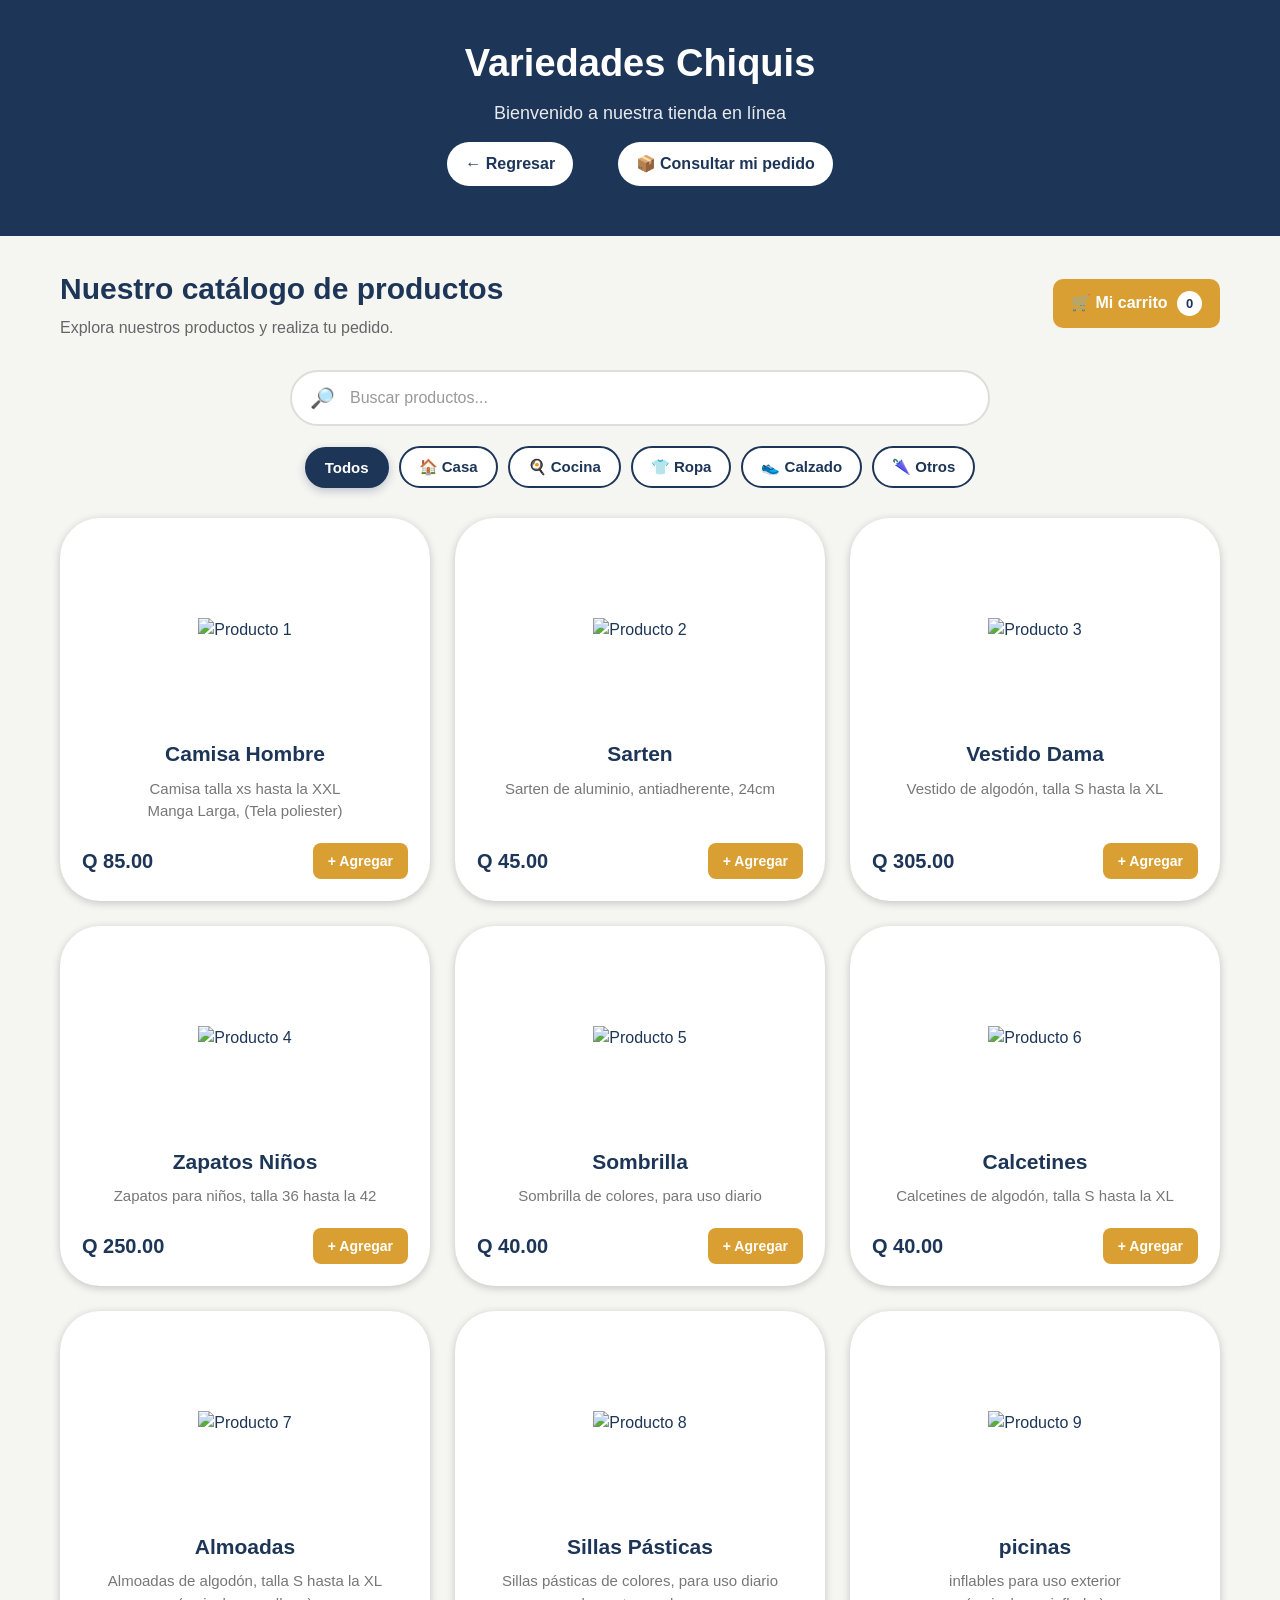
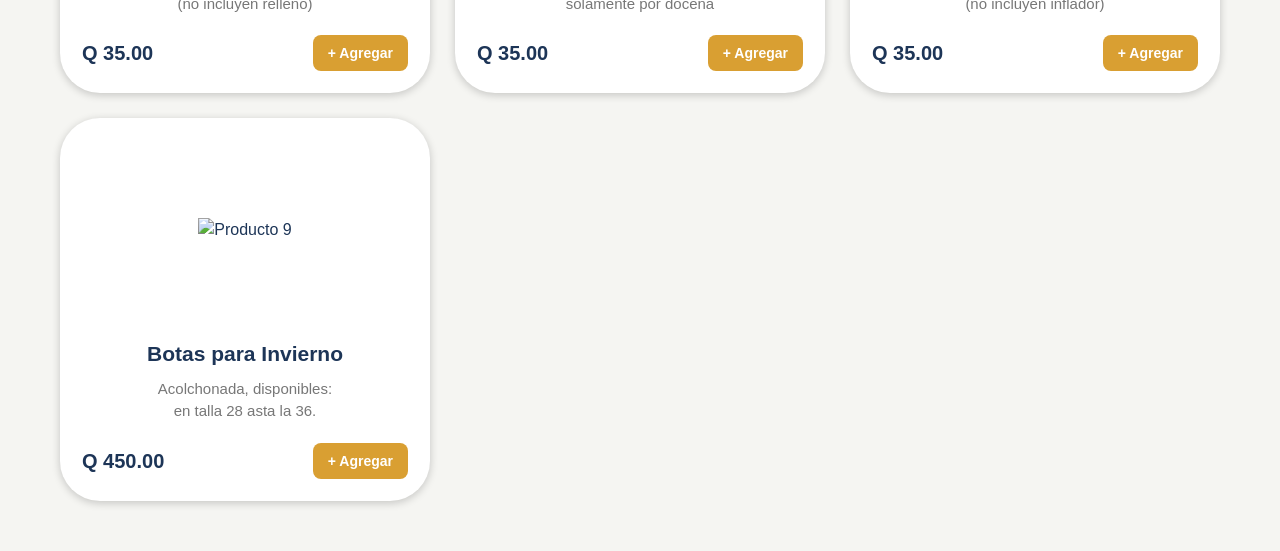
==== catalogo.html @ 0a834642 "Primer cambio" ====
<!DOCTYPE html>
<html lang="es">

<head>
    <meta charset="UTF-8">
    <meta name="viewport" content="width=device-width, initial-scale=1.0">

    <title>Variedades Chiquis | Catálogo</title>

    <link rel="stylesheet" href="catalogo.css">
</head>

<body>

    <!-- ENCABEZADO -->
    <header class="encabezado">
        <div class="encabezado-contenido">
            <h1>Variedades Chiquis</h1>
            <p>Bienvenido a nuestra tienda en línea</p>
        </div>
        <a href="index.html" class="btn-regresar">← Regresar</a>
        <a href="seguimiento.html" class="btn-regresar">📦 Consultar mi pedido</a>
    </header>


    <!-- CONTENIDO PRINCIPAL -->
    <main>

        <!-- CATÁLOGO -->
        <section class="catalogo-section">

            <div class="catalogo-header">

                <div>
                    <h2>Nuestro catálogo de productos</h2>
                    <p>Explora nuestros productos y realiza tu pedido.</p>
                </div>

                <button class="btn-carrito" type="button">
                    🛒 Mi carrito
                    <span id="contadorCarrito">0</span>
                </button>

            </div>

                <!-- BÚSQUEDA Y CATEGORÍAS -->
            <div class="filtros-catalogo">

                <!-- Barra de búsqueda -->
                <div class="busqueda-productos">
                    <span>🔎</span>

                    <input
                        type="search"
                        id="buscadorProductos"
                        placeholder="Buscar productos..."
                        autocomplete="off">
                </div>


                <!-- Botones de categorías -->
                <div class="categorias-productos">

                    <button
                        type="button"
                        class="btn-categoria activo"
                        data-categoria="todos">
                        Todos
                    </button>

                    <button
                        type="button"
                        class="btn-categoria"
                        data-categoria="casa">
                        🏠 Casa
                    </button>

                    <button
                        type="button"
                        class="btn-categoria"
                        data-categoria="cocina">
                        🍳 Cocina
                    </button>

                    <button
                        type="button"
                        class="btn-categoria"
                        data-categoria="ropa">
                        👕 Ropa
                    </button>

                    <button
                        type="button"
                        class="btn-categoria"
                        data-categoria="calzado">
                        👟 Calzado
                    </button>

                    <button
                        type="button"
                        class="btn-categoria"
                        data-categoria="otros">
                        🌂 Otros
                    </button>

                </div>

            </div>


            <!-- PRODUCTOS -->
            <div class="productos-grid" id="productosGrid">


                <!-- PRODUCTO 1 -->
                <article class="producto-card" data-categoria="ropa">

                    <div class="producto-imagen">
                        <img src="https://walmartgt.vtexassets.com/arquivos/ids/326801/Camisa-Caballero-Manga-Larga-1-28066.jpg?v=638052587722200000"
                             alt="Producto 1">
                    </div>

                    <div class="producto-info">
                        <h3>Camisa Hombre</h3>
                        <p>
                          Camisa talla xs hasta la XXL<br>
                          Manga Larga, (Tela poliester)
                        </p>
                        <div class="producto-footer">
                            <strong>Q 85.00</strong>
                            <button type="button"class="btn-agregar">+ Agregar
                            </button>
                        </div>
                    </div>

                </article>


                <!-- PRODUCTO 2 -->
                <article class="producto-card" data-categoria="cocina">

                    <div class="producto-imagen">
                        <img src="https://plazavea.vteximg.com.br/arquivos/ids/404329-418-418/20134696.jpg"
                             alt="Producto 2">
                    </div>

                    <div class="producto-info">

                        <h3>Sarten</h3>

                        <p>
                            Sarten de aluminio, antiadherente, 24cm
                        </p>

                        <div class="producto-footer">

                            <strong>Q 45.00</strong>

                            <button type="button"
                                    class="btn-agregar">
                                + Agregar
                            </button>

                        </div>

                    </div>

                </article>


                <!-- PRODUCTO 3 -->
                <article class="producto-card" data-categoria="ropa">

                    <div class="producto-imagen">
                        <img src="https://png.pngtree.com/png-clipart/20250522/original/pngtree-elegant-blue-evening-gown-with-a-sweetheart-neckline-fitted-bodice-and-png-image_21056297.png" alt="Producto 3"></div>

                    <div class="producto-info">

                        <h3>Vestido Dama</h3>

                        <p>Vestido de algodón, talla S hasta la XL</p>
                            <div class="producto-footer">
                            <strong>Q 305.00</strong>
                            <button type="button" class="btn-agregar">+ Agregar</button>
                        </div>
                    </div> 
                </article>

                <!-- PRODUCTO 4 -->
                <article class="producto-card" data-categoria="calzado">
                    <div class="producto-imagen">
                        <img src="https://encrypted-tbn0.gstatic.com/images?q=tbn:ANd9GcS4R3vuKtZ8X2h-15iCNOMTAn8oUa9GsthftP5eKT86xDCBSFxMy3vBT6s&s=10" alt="Producto 4"></div>

                    <div class="producto-info">
                        <h3>Zapatos Niños</h3>
                        <p>Zapatos para niños, talla 36 hasta la 42</p>
                            <div class="producto-footer">
                            <strong>Q 250.00</strong>
                            <button type="button" class="btn-agregar">+ Agregar</button>
                        </div>
                    </div>
                </article>

                <!-- PRODUCTO 5 -->
                <article class="producto-card" data-categoria="otros">
                    <div class="producto-imagen">
                        <img src="https://www.ajumbo.com/web/image/product.template/91667/image_1024?unique=3cc4afd" alt="Producto 5"></div>

                    <div class="producto-info">
                        <h3>Sombrilla</h3>
                        <p>Sombrilla de colores, para uso diario</p>
                            <div class="producto-footer">
                            <strong>Q 40.00</strong>
                            <button type="button" class="btn-agregar">+ Agregar</button>
                        </div>
                    </div>
                </article>

                <!-- PRODUCTO 6 -->
                <article class="producto-card" data-categoria="ropa">
                    <div class="producto-imagen">
                        <img src="https://par2.gt/cdn/shop/files/30077740_1200x.jpg?v=1754030383" alt="Producto 6"></div>

                    <div class="producto-info">
                        <h3>Calcetines</h3>
                        <p>Calcetines de algodón, talla S hasta la XL</p>
                            <div class="producto-footer">
                            <strong>Q 40.00</strong>
                            <button type="button" class="btn-agregar">+ Agregar</button>
                        </div>
                    </div>
                </article>

                <!-- PRODUCTO 7 -->
                <article class="producto-card" data-categoria="casa">
                    <div class="producto-imagen">
                        <img src="https://amsagt.com/wp-content/uploads/2022/01/1800.jpg" alt="Producto 7"></div>

                    <div class="producto-info">
                        <h3>Almoadas</h3>
                        <p>Almoadas de algodón, talla S hasta la XL<br>
                            (no incluyen relleno)</p>
                            <div class="producto-footer">
                            <strong>Q 35.00</strong>
                            <button type="button" class="btn-agregar">+ Agregar</button>
                        </div>
                    </div>
                </article>


                <!-- PRODUCTO 8 -->
                <article class="producto-card" data-categoria="casa">
                    <div class="producto-imagen">
                        <img src="https://encrypted-tbn0.gstatic.com/images?q=tbn:ANd9GcQY0FDc_hLb1wPRDjoX0tJS_moXvQBal5377YYObT5SqrUpOeIv_FWKj5U&s=10" alt="Producto 8"></div>

                    <div class="producto-info">
                        <h3>Sillas Pásticas</h3>
                        <p>Sillas pásticas de colores, para uso diario<br>
                            solamente por docena</p>
                            <div class="producto-footer">
                            <strong>Q 35.00</strong>
                            <button type="button" class="btn-agregar">+ Agregar</button>
                        </div>
                    </div>
                </article>

                 <!-- PRODUCTO 9 -->
                <article class="producto-card" data-categoria="otros">
                    <div class="producto-imagen">
                        <img src="https://walmartgt.vtexassets.com/arquivos/ids/335618-800-450?v=638088430440800000&width=800&height=450&aspect=true" alt="Producto 9"></div>

                    <div class="producto-info">
                        <h3>picinas</h3>
                        <p>inflables para uso exterior<br>
                        (no incluyen inflador)</p>
                            <div class="producto-footer">
                            <strong>Q 35.00</strong>
                            <button type="button" class="btn-agregar">+ Agregar</button>
                        </div>
                    </div>
                </article>

                <!---producto 10-->
                <article class="producto-card" data-categoria="calzado">
                    <div class="producto-imagen">
                        <img src="https://img.pacifiko.com/PROD/resize/1/250x250/B0CG9Q9DJC.jpg" alt="Producto 9"></div>

                    <div class="producto-info">
                        <h3>Botas para Invierno</h3>
                        <p>Acolchonada, disponibles:<br>
                         en talla 28 asta la 36.</p>
                            <div class="producto-footer">
                            <strong>Q 450.00</strong>
                            <button type="button" class="btn-agregar">+ Agregar</button>
                        </div>
                    </div>
                </article>
            </div>

        </section>



            <!-- Ventana del carrito -->
            <div id="ventanaCarrito" class="ventana-carrito">
                <div class="carrito-contenido">

                    <button type="button" id="cerrarCarrito" class="cerrar-carrito">
                        ✕
                    </button>

                    <h2>Mi carrito de compras</h2>

                    <div id="listaCarrito">
                        <p>Tu carrito está vacío.</p>
                    </div>

                    <h3>
                        Total: <span id="totalCarrito">Q0.00</span>
                    </h3>

                    <button type="button" id="continuarPedido" class="btn-continuar">
                        Continuar con el pedido
                    </button>

                </div>
            </div>



        <!-- DATOS DEL CLIENTE -->
        <div id="ventanaDatosCliente" class="ventana-datos-cliente">
        <div class="datos-cliente-contenido">
            <button type="button" id="cerrarDatosCliente" class="cerrar-datos">
            ✕
        </button>

            <h2>Datos para realizar mi pedido</h2>

            <form id="formularioPedido">


                <!-- NOMBRE -->
                <div class="campo-cliente">

                    <label for="nombreCliente">
                        Nombre completo:
                    </label>

                    <input
                        type="text"
                        id="nombreCliente"
                        placeholder="Ingresa tu nombre"
                        required>

                </div>


                <!-- TELÉFONO -->
                <div class="campo-cliente">

                    <label for="telefonoCliente">
                        Teléfono:
                    </label>

                    <input
                        type="tel"
                        id="telefonoCliente"
                        placeholder="Ingresa tu teléfono"
                        required>

                </div>


                <!-- DIRECCIÓN -->
                <div class="campo-cliente">

                    <label for="direccionCliente">
                        Dirección de entrega:
                    </label>

                    <textarea
                        id="direccionCliente"
                        placeholder="Ingresa tu dirección"
                        required></textarea>

                </div>


                <!-- OBSERVACIONES -->
                <div class="campo-cliente">

                    <label for="observacionesCliente">
                        Observaciones:
                    </label>

                    <textarea
                        id="observacionesCliente"
                        placeholder="Información adicional (opcional)"></textarea>

                </div>


                <!-- BOTÓN -->
                <button
                    type="submit"
                    class="btn-realizar-pedido">

                    Realizar pedido

                </button>

            </form>

           </div>
            </div>

    </main>


    <!-- JAVASCRIPT -->
    <script src="catalogo.js"></script>

</body>

</html>
---- catalogo.css ----
/* =====================================================
   CONFIGURACIÓN GENERAL
===================================================== */

* {
    box-sizing: border-box;
    margin: 0;
    padding: 0;
}

body {
    font-family: Arial, Helvetica, sans-serif;
    background-color: #f5f5f2;
    color: #1d3557;
    line-height: 1.5;
}


/* =====================================================
   ENCABEZADO
===================================================== */

.encabezado {
    background-color: #1d3557;
    color: white;
    padding: 35px 20px;
    text-align: center;
}

.encabezado h1 {
    font-size: 38px;
    margin-bottom: 8px;
}

.encabezado p {
    font-size: 18px;
    opacity: 0.9;
}


/* =====================================================
   CONTENIDO PRINCIPAL
===================================================== */

main {
    width: 100%;
    max-width: 1200px;
    margin: 0 auto;
    padding: 30px 20px 50px;
}


/* =====================================================
   SECCIÓN DEL CATÁLOGO
===================================================== */

.catalogo-section {
    width: 100%;
}

.catalogo-header {
    display: flex;
    justify-content: space-between;
    align-items: center;
    gap: 20px;
    margin-bottom: 30px;
}

.catalogo-header h2 {
    font-size: 30px;
    color: #1d3557;
    margin-bottom: 5px;
}

.catalogo-header p {
    color: #666;
    font-size: 16px;
}


/* =====================================================
   BOTÓN CARRITO
===================================================== */

.btn-carrito {
    background-color: #d99f32;
    color: white;
    border: none;
    padding: 12px 18px;
    border-radius: 10px;
    font-size: 16px;
    font-weight: bold;
    cursor: pointer;
    transition: 0.3s;
}

.btn-carrito:hover {
    background-color: #bd8624;
    transform: translateY(-2px);
}

#contadorCarrito {
    display: inline-flex;
    justify-content: center;
    align-items: center;

    min-width: 25px;
    height: 25px;

    margin-left: 5px;

    background-color: white;
    color: #1d3557;

    border-radius: 50%;

    font-size: 13px;
}


/* =====================================================
   GRID DE PRODUCTOS
===================================================== */

.productos-grid {
    display: grid;

    grid-template-columns: repeat(3, 1fr);

    gap: 25px;

    width: 100%;
}


/* =====================================================
   TARJETAS DE PRODUCTOS
===================================================== */

.producto-card {
    background-color: white;

    padding: 20px;

    text-align: center;

    border-radius: 40px;

    box-shadow: 0 2px 8px rgba(0, 0, 0, 0.2);

    overflow: hidden;

    display: flex;
    flex-direction: column;

    transition: 0.3s;

    border: 2px solid transparent;
}


/* EFECTO HOVER */

.producto-card:hover {
    border: 2px solid #1d3557;

    transform: translateY(-8px);

    box-shadow: 0 8px 18px rgba(0, 0, 0, 0.3);
}


/* =====================================================
   IMAGEN DEL PRODUCTO
===================================================== */

.producto-imagen {
    width: 100%;
    height: 180px;

    display: flex;

    justify-content: center;
    align-items: center;

    background-color: white;

    overflow: hidden;

    border-radius: 40px;
}


.producto-imagen img {
    max-width: 100%;
    max-height: 100%;

    width: auto;
    height: auto;

    object-fit: contain;

    transition: 0.3s;
}


/* EFECTO SOBRE LA IMAGEN */

.producto-card:hover .producto-imagen img {
    transform: scale(1.04);
}


/* =====================================================
   INFORMACIÓN DEL PRODUCTO
===================================================== */

.producto-info {
    display: flex;
    flex-direction: column;

    flex: 1;

    padding-top: 18px;
}


.producto-info h3 {
    color: #1d3557;

    font-size: 21px;

    margin-bottom: 8px;
}


.producto-info p {
    color: #777;

    font-size: 15px;

    margin-bottom: 20px;
}


/* =====================================================
   PRECIO Y BOTÓN
===================================================== */

.producto-footer {
    margin-top: auto;

    display: flex;

    justify-content: space-between;

    align-items: center;

    gap: 10px;
}


.producto-footer strong {
    color: #1d3557;

    font-size: 20px;
}


/* BOTÓN AGREGAR */

.btn-agregar {
    background-color: #d99f32;

    color: white;

    border: none;

    padding: 10px 15px;

    border-radius: 8px;

    font-size: 14px;

    font-weight: bold;

    cursor: pointer;

    transition: 0.3s;
}


.btn-agregar:hover {
    background-color: #bd8624;

    transform: translateY(-2px);
}


/* =====================================================
   CARRITO
===================================================== */

.carrito-seccion {
    background-color: white;

    padding: 25px;

    margin: 40px auto 30px;

    max-width: 800px;

    border-radius: 25px;

    box-shadow: 0 3px 10px rgba(0, 0, 0, 0.1);
}


.carrito-seccion h2 {
    color: #1d3557;

    text-align: center;

    font-size: 27px;

    margin-bottom: 20px;
}


.carrito-seccion h3 {
    text-align: right;

    margin-top: 20px;

    font-size: 20px;

    color: #1d3557;
}


#totalCarrito {
    color: #198754;
}


/* =====================================================
   PRODUCTOS DEL CARRITO
===================================================== */

.carrito-producto {
    border-bottom: 1px solid #dddddd;

    padding: 15px 0;
}


.carrito-producto:last-child {
    border-bottom: none;
}


.carrito-producto p {
    margin: 8px 0;

    color: #555;
}


.carrito-producto p strong {
    color: #1d3557;

    font-size: 17px;
}


/* =====================================================
   CONTROLES DE CANTIDAD
===================================================== */

.cantidad-controles {
    display: flex;

    align-items: center;

    gap: 12px;

    margin: 10px 0;
}


.btn-cantidad {
    background-color: #e9ecef;

    color: #1d3557;

    border: none;

    padding: 7px 13px;

    border-radius: 5px;

    cursor: pointer;

    font-weight: bold;

    font-size: 16px;

    transition: 0.2s;
}


.btn-cantidad:hover {
    background-color: #ced4da;

    transform: scale(1.05);
}


/* =====================================================
   BOTÓN ELIMINAR
===================================================== */

.btn-eliminar {
    background-color: #dc3545;

    color: white;

    border: none;

    padding: 8px 14px;

    border-radius: 5px;

    cursor: pointer;

    transition: 0.2s;
}


.btn-eliminar:hover {
    background-color: #bb2d3b;
}


/* =====================================================
   FORMULARIO DEL CLIENTE
===================================================== */

.datos-cliente {
    background-color: white;

    padding: 30px;

    margin: 30px auto;

    max-width: 800px;

    border-radius: 25px;

    box-shadow: 0 3px 10px rgba(0, 0, 0, 0.1);
    
}


.datos-cliente h2 {
    text-align: center;

    margin-bottom: 25px;

    color: #1d3557;

    font-size: 27px;
}


/* =====================================================
   CAMPOS DEL FORMULARIO
===================================================== */

.campo-cliente {
    display: flex;

    flex-direction: column;

    margin-bottom: 20px;
}


.campo-cliente label {
    margin-bottom: 8px;

    font-weight: bold;

    color: #333;
}


.campo-cliente input,
.campo-cliente textarea {
    padding: 12px;

    border: 1px solid #cccccc;

    border-radius: 8px;

    font-size: 15px;

    width: 100%;

    box-sizing: border-box;

    font-family: Arial, Helvetica, sans-serif;

    transition: 0.2s;
}


.campo-cliente textarea {
    min-height: 100px;

    resize: vertical;
}


/* CUANDO EL CAMPO ESTÁ SELECCIONADO */

.campo-cliente input:focus,
.campo-cliente textarea:focus {
    outline: none;

    border-color: #1d3557;

    box-shadow: 0 0 0 3px rgba(29, 53, 87, 0.1);
}


/* =====================================================
   BOTÓN REALIZAR PEDIDO
===================================================== */

.btn-realizar-pedido {
    width: 100%;

    padding: 14px;

    background-color: #198754;

    color: white;

    border: none;

    border-radius: 8px;

    font-size: 16px;

    font-weight: bold;

    cursor: pointer;

    transition: 0.3s;
}


.btn-realizar-pedido:hover {
    background-color: #146c43;

    transform: translateY(-2px);
}


/* =====================================================
   RESPONSIVE - TABLET
===================================================== */

@media (max-width: 900px) {

    .productos-grid {
        grid-template-columns: repeat(2, 1fr);
    }

}


/* =====================================================
   RESPONSIVE - CELULAR
===================================================== */

@media (max-width: 768px) {

    main {
        padding: 20px 15px 40px;
    }


    .encabezado {
        padding: 25px 15px;
    }


    .encabezado h1 {
        font-size: 30px;
    }


    .encabezado p {
        font-size: 16px;
    }


    .catalogo-header {
        flex-direction: column;

        align-items: flex-start;
    }


    .catalogo-header h2 {
        font-size: 25px;
    }


    .btn-carrito {
        width: 100%;
    }


    .productos-grid {
        grid-template-columns: 1fr;

        gap: 20px;
    }


    .producto-card {
        border-radius: 30px;
    }


    .producto-imagen {
        height: 200px;

        border-radius: 30px;
    }


    .carrito-seccion,
    .datos-cliente {
        width: 100%;

        padding: 20px;

        border-radius: 20px;
    }


    .cantidad-controles {
        flex-wrap: wrap;
    }


    .btn-cantidad,
    .btn-eliminar {
        padding: 9px 14px;
    }


    .btn-realizar-pedido {
        padding: 13px;

        font-size: 15px;
    }


    .campo-cliente input,
    .campo-cliente textarea {
        font-size: 16px;
    }

}


/* =====================================================
   RESPONSIVE - CELULAR PEQUEÑO
===================================================== */

@media (max-width: 480px) {

    .encabezado h1 {
        font-size: 26px;
    }


    .catalogo-header h2 {
        font-size: 22px;
    }


    .catalogo-header p {
        font-size: 14px;
    }


    .producto-card {
        padding: 15px;

        border-radius: 25px;
    }


    .producto-imagen {
        height: 170px;

        border-radius: 25px;
    }


    .producto-info h3 {
        font-size: 19px;
    }


    .producto-info p {
        font-size: 14px;
    }


    .producto-footer {
        flex-direction: column;

        align-items: stretch;
    }


    .producto-footer strong {
        font-size: 19px;
    }


    .btn-agregar {
        width: 100%;
    }


    .carrito-seccion h2,
    .datos-cliente h2 {
        font-size: 22px;
    }


    .carrito-producto {
        font-size: 14px;
    }


    .cantidad-controles {
        gap: 8px;
    }

}

/* =====================================================
   BÚSQUEDA Y CATEGORÍAS
===================================================== */

.filtros-catalogo {
    margin-bottom: 30px;
}


/* BARRA DE BÚSQUEDA */

.busqueda-productos {
    width: 100%;
    max-width: 700px;

    margin: 0 auto 20px;

    display: flex;
    align-items: center;

    background-color: white;

    border: 2px solid #dddddd;

    border-radius: 30px;

    padding: 5px 18px;

    transition: 0.3s;
}


.busqueda-productos:focus-within {
    border-color: #1d3557;

    box-shadow: 0 3px 10px rgba(29, 53, 87, 0.15);
}


.busqueda-productos span {
    font-size: 20px;

    margin-right: 10px;
}


.busqueda-productos input {
    width: 100%;

    border: none;

    outline: none;

    background: transparent;

    padding: 12px 5px;

    font-size: 16px;

    color: #333;
}


.busqueda-productos input::placeholder {
    color: #999;
}


/* =====================================================
   BOTONES DE CATEGORÍAS
===================================================== */

.categorias-productos {
    display: flex;

    justify-content: center;

    align-items: center;

    flex-wrap: wrap;

    gap: 10px;
}


.btn-categoria {
    background-color: white;

    color: #1d3557;

    border: 2px solid #1d3557;

    padding: 10px 18px;

    border-radius: 25px;

    font-size: 15px;

    font-weight: bold;

    cursor: pointer;

    transition: 0.3s;
}


.btn-categoria:hover {
    background-color: #1d3557;

    color: white;

    transform: translateY(-2px);
}


/* CATEGORÍA SELECCIONADA */

.btn-categoria.activo {
    background-color: #1d3557;

    color: white;

    box-shadow: 0 3px 8px rgba(29, 53, 87, 0.25);
}


/* =====================================================
   RESPONSIVE
===================================================== */

@media (max-width: 768px) {

    .busqueda-productos {
        max-width: 100%;
    }


    .categorias-productos {
        justify-content: flex-start;
    }


    .btn-categoria {
        font-size: 14px;

        padding: 9px 14px;
    }

}


@media (max-width: 480px) {

    .busqueda-productos {
        border-radius: 20px;
    }


    .busqueda-productos input {
        font-size: 15px;
    }


    .categorias-productos {
        display: grid;

        grid-template-columns: repeat(2, 1fr);

        width: 100%;
    }


    .btn-categoria {
        width: 100%;
    }

}

.btn-regresar {
    display: inline-block;
    margin: 15px 20px;
    padding: 10px 18px;
    background-color: white;
    color: #1d3557;
    text-decoration: none;
    border-radius: 25px;
    font-weight: bold;
    transition: 0.3s;
}

.btn-regresar:hover {
    background-color: #1d3557;
    color: white;
    transform: translateY(-2px);
}


/* ============================= */
/* VENTANA DEL CARRITO */
/* ============================= */

.ventana-carrito {
    display: none;
    position: fixed;
    top: 0;
    left: 0;
    width: 100%;
    height: 100%;
    background-color: rgba(0, 0, 0, 0.6);
    justify-content: center;
    align-items: center;
    z-index: 1000;
}

.carrito-contenido {
    background-color: white;
    width: 90%;
    max-width: 550px;
    max-height: 80vh;
    overflow-y: auto;
    padding: 30px;
    border-radius: 25px;
    position: relative;
    box-shadow: 0 8px 25px rgba(0, 0, 0, 0.3);
}

.carrito-contenido h2 {
    text-align: center;
    margin-bottom: 20px;
    color: #1d3557;
}

.cerrar-carrito {
    position: absolute;
    top: 15px;
    right: 20px;
    border: none;
    background: none;
    font-size: 24px;
    cursor: pointer;
    color: #555;
}

.cerrar-carrito:hover {
    color: #d62828;
}

.btn-continuar {
    width: 100%;
    margin-top: 20px;
    padding: 12px;
    border: none;
    border-radius: 25px;
    background-color: #1d3557;
    color: white;
    font-size: 16px;
    font-weight: bold;
    cursor: pointer;
}

.btn-continuar:hover {
    background-color: #457b9d;
}

/* ============================= */
/* VENTANA DATOS DEL CLIENTE */
/* ============================= */

.ventana-datos-cliente {
    display: none;
    position: fixed;
    top: 0;
    left: 0;
    width: 100%;
    height: 100%;
    background-color: rgba(0, 0, 0, 0.6);
    justify-content: center;
    align-items: center;
    z-index: 1001;
    overflow-y: auto;
}

.datos-cliente-contenido {
    background-color: white;
    width: 90%;
    max-width: 550px;
    max-height: 85vh;
    overflow-y: auto;
    padding: 30px;
    border-radius: 25px;
    box-shadow: 0 8px 25px rgba(0, 0, 0, 0.3);
    position: relative;
}

.datos-cliente-contenido h2 {
    text-align: center;
    color: #1d3557;
    margin-bottom: 25px;
}

.datos-cliente-contenido .campo-cliente {
    margin-bottom: 18px;
}

.datos-cliente-contenido input,
.datos-cliente-contenido textarea {
    width: 100%;
    box-sizing: border-box;
}

.btn-realizar-pedido {
    width: 100%;
}

.cerrar-datos {
    position: absolute;
    top: 15px;
    right: 20px;
    border: none;
    background: none;
    font-size: 24px;
    cursor: pointer;
    color: #555;
}

.cerrar-datos:hover {
    color: #d62828;
}
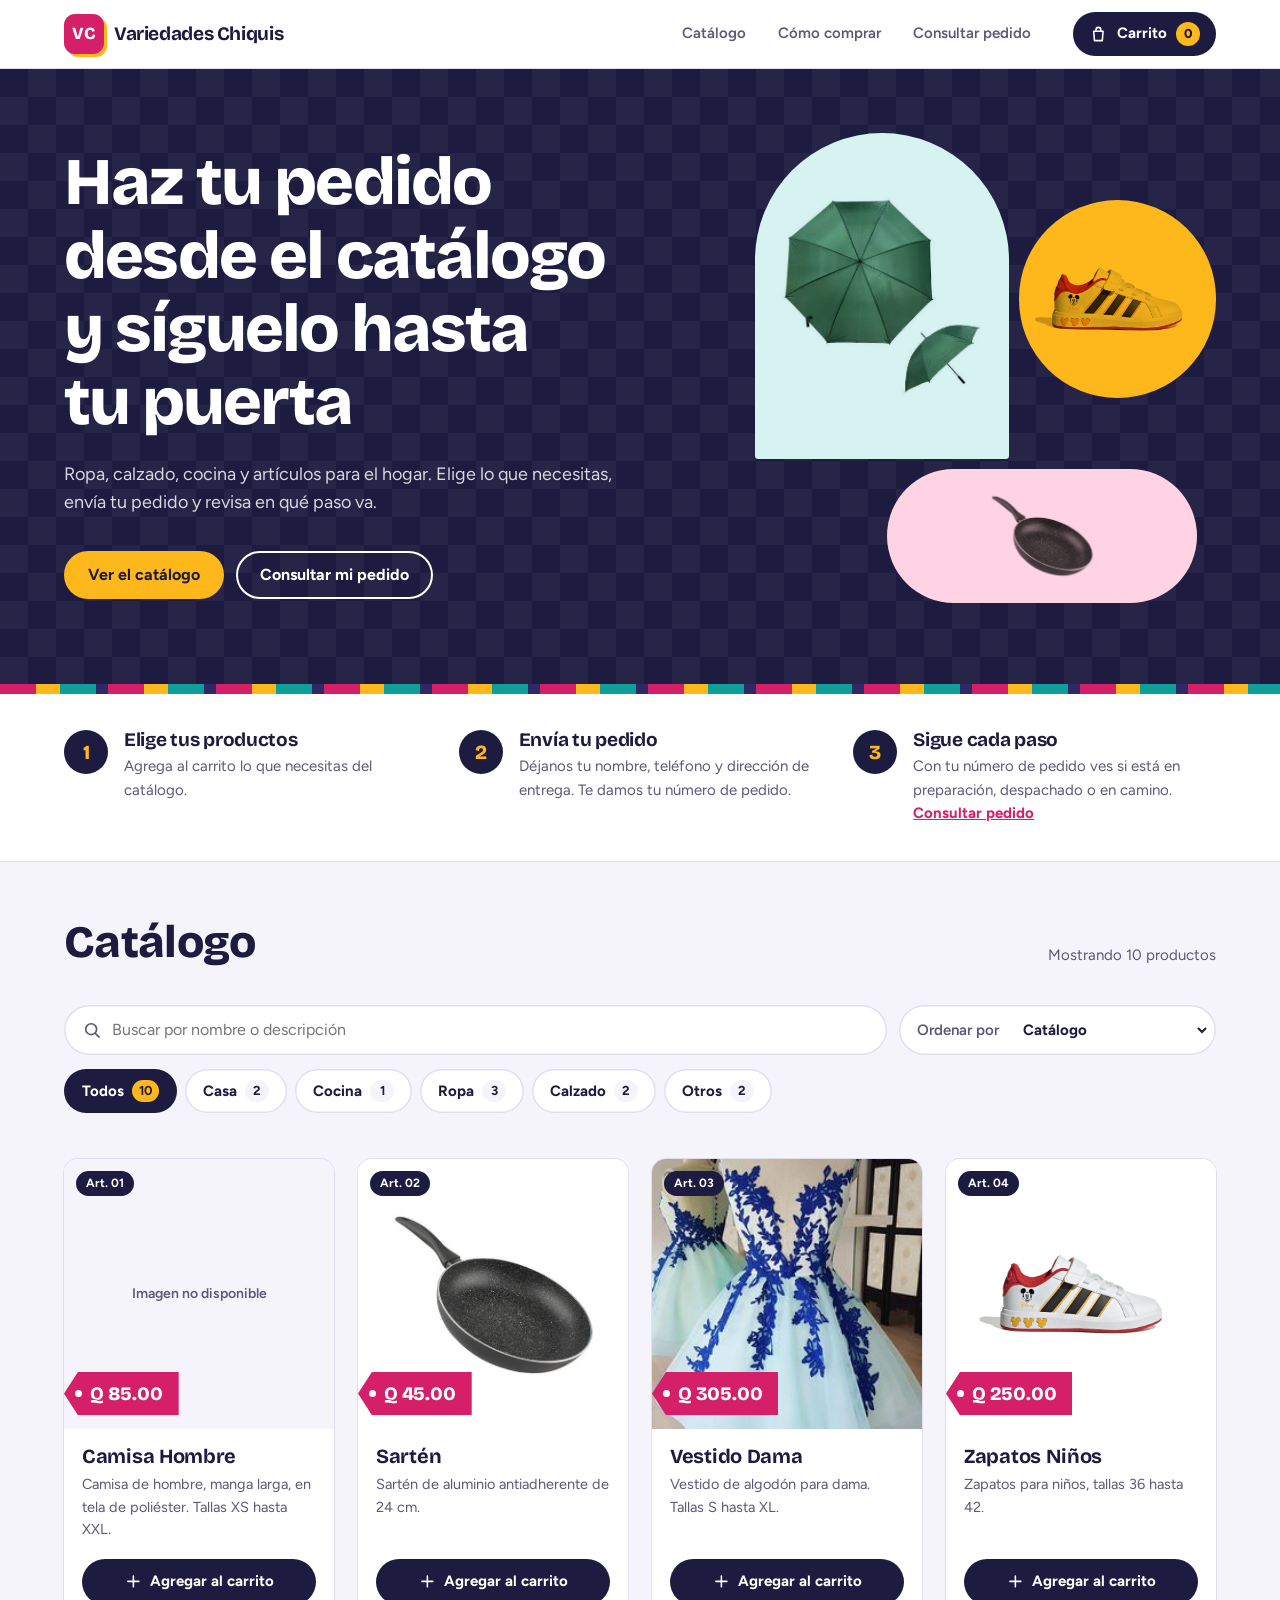
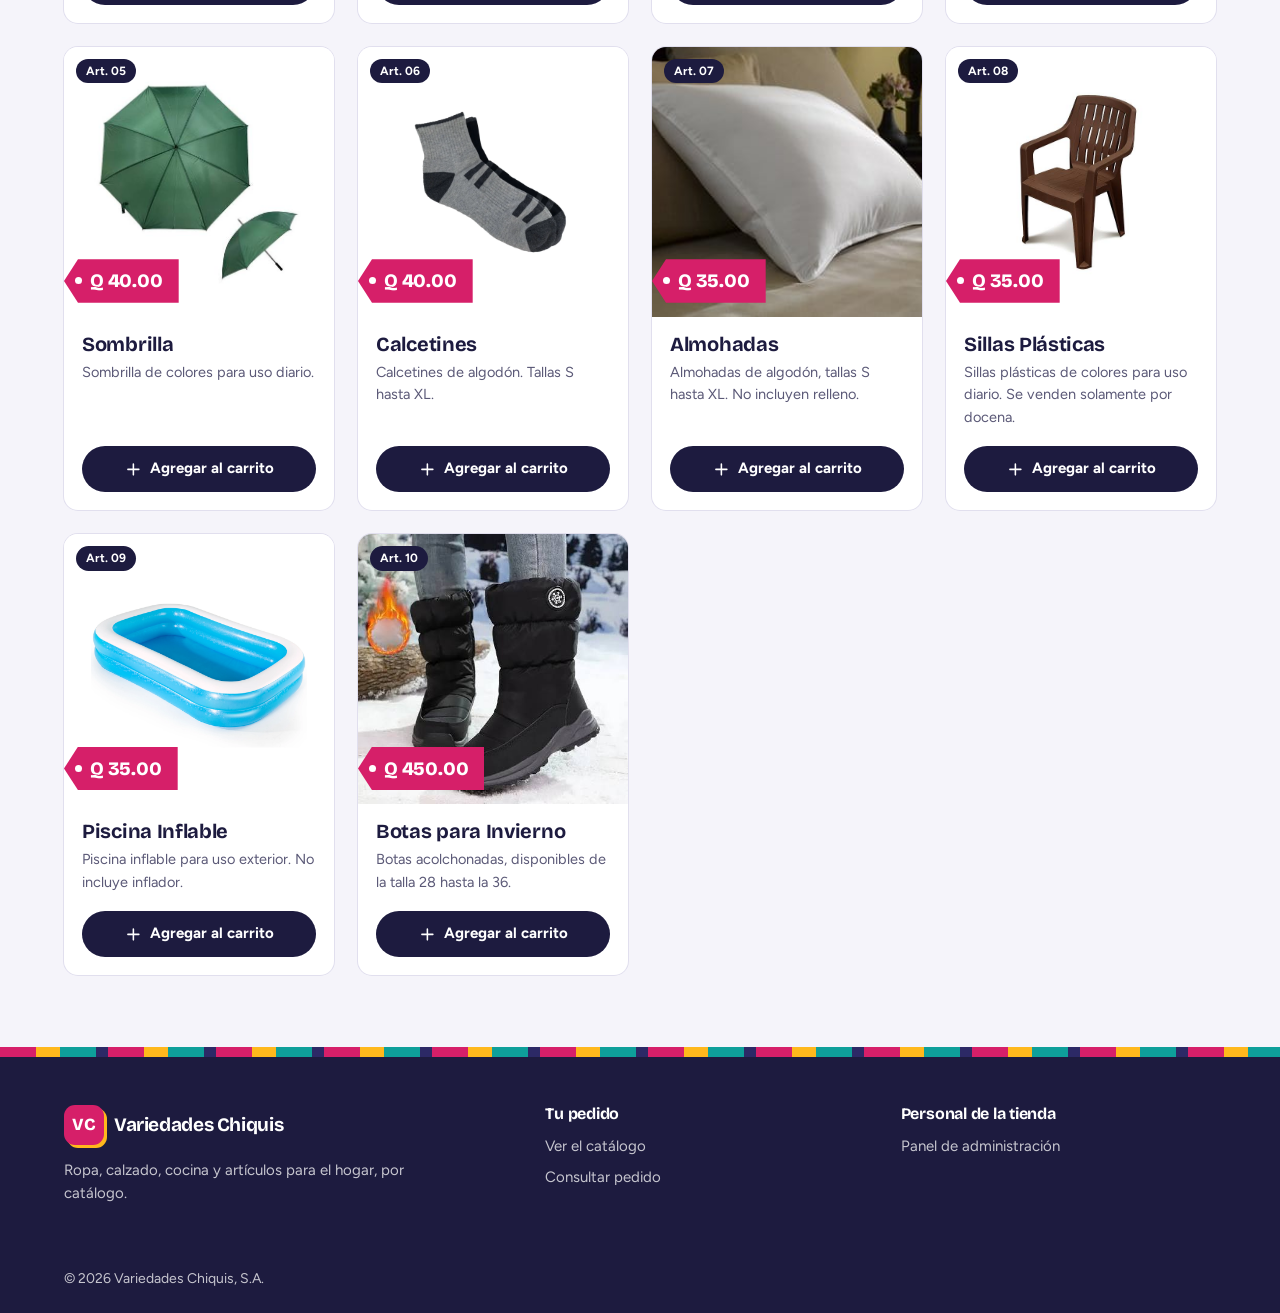
==== commit 2a13c7a4: "Segundo cambio" ====
--- a/catalogo.html
+++ b/catalogo.html
@@ -4,423 +4,490 @@
 <head>
     <meta charset="UTF-8">
     <meta name="viewport" content="width=device-width, initial-scale=1.0">
+    <meta name="description" content="Catálogo en línea de Variedades Chiquis: ropa, calzado, cocina y artículos para el hogar. Haz tu pedido y consulta su estado.">
+    <meta name="theme-color" content="#1d1b3f">
 
     <title>Variedades Chiquis | Catálogo</title>
 
+    <link rel="stylesheet" href="tienda.css">
     <link rel="stylesheet" href="catalogo.css">
 </head>
 
 <body>
 
-    <!-- ENCABEZADO -->
-    <header class="encabezado">
-        <div class="encabezado-contenido">
-            <h1>Variedades Chiquis</h1>
-            <p>Bienvenido a nuestra tienda en línea</p>
+    <!-- Iconos -->
+    <svg width="0" height="0" style="position:absolute" aria-hidden="true">
+        <symbol id="i-bolsa" viewBox="0 0 24 24"><path d="M6 8h12l-1 12H7L6 8Z"/><path d="M9 8V6a3 3 0 0 1 6 0v2"/></symbol>
+        <symbol id="i-buscar" viewBox="0 0 24 24"><circle cx="11" cy="11" r="6.5"/><path d="m16 16 4.5 4.5"/></symbol>
+        <symbol id="i-cerrar" viewBox="0 0 24 24"><path d="M6 6l12 12M18 6 6 18"/></symbol>
+        <symbol id="i-mas" viewBox="0 0 24 24"><path d="M12 5v14M5 12h14"/></symbol>
+        <symbol id="i-menos" viewBox="0 0 24 24"><path d="M5 12h14"/></symbol>
+        <symbol id="i-check" viewBox="0 0 24 24"><path d="m5 12.5 4.5 4.5L19 7.5"/></symbol>
+        <symbol id="i-copiar" viewBox="0 0 24 24"><rect x="9" y="9" width="11" height="11" rx="2"/><path d="M5 15V6a2 2 0 0 1 2-2h8"/></symbol>
+    </svg>
+
+    <!-- BARRA SUPERIOR -->
+    <header class="barra">
+        <div class="barra-in contenedor">
+
+            <a class="marca" href="catalogo.html" aria-label="Variedades Chiquis, inicio">
+                <span class="marca-logo">VC</span>
+                <span class="marca-nombre">Variedades Chiquis</span>
+            </a>
+
+            <nav class="barra-links" aria-label="Principal">
+                <a href="#catalogo">Catálogo</a>
+                <a href="#como-comprar">Cómo comprar</a>
+                <a href="seguimiento.html">Consultar pedido</a>
+            </nav>
+
+            <button class="btn-carrito" type="button" aria-label="Abrir carrito">
+                <svg class="ico" aria-hidden="true"><use href="#i-bolsa"/></svg>
+                <span class="texto-carrito">Carrito</span>
+                <span id="contadorCarrito">0</span>
+            </button>
+
         </div>
-        <a href="index.html" class="btn-regresar">← Regresar</a>
-        <a href="seguimiento.html" class="btn-regresar">📦 Consultar mi pedido</a>
     </header>
 
 
-    <!-- CONTENIDO PRINCIPAL -->
     <main>
 
+        <!-- PORTADA -->
+        <section class="portada">
+            <div class="portada-in contenedor">
+
+                <div>
+                    <h1>Haz tu pedido desde el catálogo y síguelo hasta tu puerta</h1>
+
+                    <p class="portada-texto">
+                        Ropa, calzado, cocina y artículos para el hogar.
+                        Elige lo que necesitas, envía tu pedido y revisa en qué paso va.
+                    </p>
+
+                    <div class="portada-acciones">
+                        <a class="btn btn-cuerda" href="#catalogo">Ver el catálogo</a>
+                        <a class="btn btn-contorno" href="seguimiento.html">Consultar mi pedido</a>
+                    </div>
+                </div>
+
+                <div class="collage" aria-hidden="true">
+                    <figure class="collage-arco"><img src="imagenes/sombrilla.jpg" alt=""></figure>
+                    <figure class="collage-circulo"><img src="imagenes/zapatosninos.jpg" alt=""></figure>
+                    <figure class="collage-pildora"><img src="imagenes/sarten.jpg" alt=""></figure>
+                </div>
+
+            </div>
+        </section>
+
+        <div class="tejido" aria-hidden="true"></div>
+
+
+        <!-- CÓMO COMPRAR -->
+        <section class="como" id="como-comprar" aria-labelledby="titulo-como">
+            <h2 class="solo-lectores" id="titulo-como">Cómo comprar</h2>
+
+            <ol class="como-lista contenedor">
+                <li>
+                    <span class="como-numero" aria-hidden="true">1</span>
+                    <div>
+                        <h3>Elige tus productos</h3>
+                        <p>Agrega al carrito lo que necesitas del catálogo.</p>
+                    </div>
+                </li>
+                <li>
+                    <span class="como-numero" aria-hidden="true">2</span>
+                    <div>
+                        <h3>Envía tu pedido</h3>
+                        <p>Déjanos tu nombre, teléfono y dirección de entrega. Te damos tu número de pedido.</p>
+                    </div>
+                </li>
+                <li>
+                    <span class="como-numero" aria-hidden="true">3</span>
+                    <div>
+                        <h3>Sigue cada paso</h3>
+                        <p>Con tu número de pedido ves si está en preparación, despachado o en camino.
+                           <a href="seguimiento.html">Consultar pedido</a></p>
+                    </div>
+                </li>
+            </ol>
+        </section>
+
+
         <!-- CATÁLOGO -->
-        <section class="catalogo-section">
-
-            <div class="catalogo-header">
-
-                <div>
-                    <h2>Nuestro catálogo de productos</h2>
-                    <p>Explora nuestros productos y realiza tu pedido.</p>
-                </div>
-
-                <button class="btn-carrito" type="button">
-                    🛒 Mi carrito
-                    <span id="contadorCarrito">0</span>
-                </button>
-
-            </div>
-
-                <!-- BÚSQUEDA Y CATEGORÍAS -->
-            <div class="filtros-catalogo">
-
-                <!-- Barra de búsqueda -->
-                <div class="busqueda-productos">
-                    <span>🔎</span>
-
-                    <input
-                        type="search"
-                        id="buscadorProductos"
-                        placeholder="Buscar productos..."
-                        autocomplete="off">
-                </div>
-
-
-                <!-- Botones de categorías -->
-                <div class="categorias-productos">
-
-                    <button
-                        type="button"
-                        class="btn-categoria activo"
-                        data-categoria="todos">
-                        Todos
-                    </button>
-
-                    <button
-                        type="button"
-                        class="btn-categoria"
-                        data-categoria="casa">
-                        🏠 Casa
-                    </button>
-
-                    <button
-                        type="button"
-                        class="btn-categoria"
-                        data-categoria="cocina">
-                        🍳 Cocina
-                    </button>
-
-                    <button
-                        type="button"
-                        class="btn-categoria"
-                        data-categoria="ropa">
-                        👕 Ropa
-                    </button>
-
-                    <button
-                        type="button"
-                        class="btn-categoria"
-                        data-categoria="calzado">
-                        👟 Calzado
-                    </button>
-
-                    <button
-                        type="button"
-                        class="btn-categoria"
-                        data-categoria="otros">
-                        🌂 Otros
-                    </button>
-
-                </div>
-
-            </div>
-
+        <section class="catalogo contenedor" id="catalogo" aria-labelledby="titulo-catalogo">
+
+            <div class="catalogo-cabecera">
+                <h2 id="titulo-catalogo">Catálogo</h2>
+                <p id="resultadoTexto" aria-live="polite">Mostrando todos los productos</p>
+            </div>
+
+            <div class="herramientas">
+
+                <div class="herramientas-fila">
+                    <label class="busqueda-productos">
+                        <svg class="ico" aria-hidden="true"><use href="#i-buscar"/></svg>
+                        <span class="solo-lectores">Buscar productos</span>
+                        <input type="search" id="buscadorProductos" placeholder="Buscar por nombre o descripción" autocomplete="off">
+                    </label>
+
+                    <label class="orden">
+                        Ordenar por
+                        <select id="ordenProductos">
+                            <option value="recomendado">Catálogo</option>
+                            <option value="precio-asc">Precio: menor a mayor</option>
+                            <option value="precio-desc">Precio: mayor a menor</option>
+                            <option value="nombre">Nombre (A-Z)</option>
+                        </select>
+                    </label>
+                </div>
+
+                <div class="categorias-productos" role="group" aria-label="Categorías">
+                    <button type="button" class="btn-categoria activo" data-categoria="todos">Todos <span class="cuenta"></span></button>
+                    <button type="button" class="btn-categoria" data-categoria="casa">Casa <span class="cuenta"></span></button>
+                    <button type="button" class="btn-categoria" data-categoria="cocina">Cocina <span class="cuenta"></span></button>
+                    <button type="button" class="btn-categoria" data-categoria="ropa">Ropa <span class="cuenta"></span></button>
+                    <button type="button" class="btn-categoria" data-categoria="calzado">Calzado <span class="cuenta"></span></button>
+                    <button type="button" class="btn-categoria" data-categoria="otros">Otros <span class="cuenta"></span></button>
+                </div>
+
+            </div>
 
             <!-- PRODUCTOS -->
             <div class="productos-grid" id="productosGrid">
 
-
-                <!-- PRODUCTO 1 -->
-                <article class="producto-card" data-categoria="ropa">
-
-                    <div class="producto-imagen">
-                        <img src="https://walmartgt.vtexassets.com/arquivos/ids/326801/Camisa-Caballero-Manga-Larga-1-28066.jpg?v=638052587722200000"
-                             alt="Producto 1">
-                    </div>
-
+                <article class="producto-card" data-categoria="ropa" data-nombre="Camisa Hombre" data-precio="85">
+                    <div class="producto-imagen">
+                        <img src="https://walmartgt.vtexassets.com/arquivos/ids/326801/Camisa-Caballero-Manga-Larga-1-28066.jpg?v=638052587722200000" alt="Camisa de manga larga para hombre" loading="lazy" onerror="this.onerror=null;this.parentElement.classList.add('sin-imagen')">
+                        <span class="producto-codigo">Art. 01</span>
+                        <strong class="producto-precio">Q 85.00</strong>
+                    </div>
                     <div class="producto-info">
                         <h3>Camisa Hombre</h3>
-                        <p>
-                          Camisa talla xs hasta la XXL<br>
-                          Manga Larga, (Tela poliester)
-                        </p>
-                        <div class="producto-footer">
-                            <strong>Q 85.00</strong>
-                            <button type="button"class="btn-agregar">+ Agregar
-                            </button>
-                        </div>
-                    </div>
-
-                </article>
-
-
-                <!-- PRODUCTO 2 -->
-                <article class="producto-card" data-categoria="cocina">
-
-                    <div class="producto-imagen">
-                        <img src="https://plazavea.vteximg.com.br/arquivos/ids/404329-418-418/20134696.jpg"
-                             alt="Producto 2">
-                    </div>
-
-                    <div class="producto-info">
-
-                        <h3>Sarten</h3>
-
-                        <p>
-                            Sarten de aluminio, antiadherente, 24cm
-                        </p>
-
-                        <div class="producto-footer">
-
-                            <strong>Q 45.00</strong>
-
-                            <button type="button"
-                                    class="btn-agregar">
-                                + Agregar
-                            </button>
-
-                        </div>
-
-                    </div>
-
-                </article>
-
-
-                <!-- PRODUCTO 3 -->
-                <article class="producto-card" data-categoria="ropa">
-
-                    <div class="producto-imagen">
-                        <img src="https://png.pngtree.com/png-clipart/20250522/original/pngtree-elegant-blue-evening-gown-with-a-sweetheart-neckline-fitted-bodice-and-png-image_21056297.png" alt="Producto 3"></div>
-
-                    <div class="producto-info">
-
+                        <p>Camisa de hombre, manga larga, en tela de poliéster. Tallas XS hasta XXL.</p>
+                        <button type="button" class="btn-agregar">
+                            <svg class="ico" aria-hidden="true"><use href="#i-mas"/></svg>
+                            <span>Agregar<span class="texto-agregar-largo"> al carrito</span></span>
+                        </button>
+                    </div>
+                </article>
+
+                <article class="producto-card" data-categoria="cocina" data-nombre="Sartén" data-precio="45">
+                    <div class="producto-imagen">
+                        <img src="imagenes/sarten.jpg" alt="Sartén antiadherente negra" loading="lazy" onerror="this.onerror=null;this.parentElement.classList.add('sin-imagen')">
+                        <span class="producto-codigo">Art. 02</span>
+                        <strong class="producto-precio">Q 45.00</strong>
+                    </div>
+                    <div class="producto-info">
+                        <h3>Sartén</h3>
+                        <p>Sartén de aluminio antiadherente de 24 cm.</p>
+                        <button type="button" class="btn-agregar">
+                            <svg class="ico" aria-hidden="true"><use href="#i-mas"/></svg>
+                            <span>Agregar<span class="texto-agregar-largo"> al carrito</span></span>
+                        </button>
+                    </div>
+                </article>
+
+                <article class="producto-card" data-categoria="ropa" data-nombre="Vestido Dama" data-precio="305">
+                    <div class="producto-imagen">
+                        <img class="foto" src="imagenes/vestidodama.jpg" alt="Vestido de dama con detalles azules" loading="lazy" onerror="this.onerror=null;this.parentElement.classList.add('sin-imagen')">
+                        <span class="producto-codigo">Art. 03</span>
+                        <strong class="producto-precio">Q 305.00</strong>
+                    </div>
+                    <div class="producto-info">
                         <h3>Vestido Dama</h3>
-
-                        <p>Vestido de algodón, talla S hasta la XL</p>
-                            <div class="producto-footer">
-                            <strong>Q 305.00</strong>
-                            <button type="button" class="btn-agregar">+ Agregar</button>
-                        </div>
-                    </div> 
-                </article>
-
-                <!-- PRODUCTO 4 -->
-                <article class="producto-card" data-categoria="calzado">
-                    <div class="producto-imagen">
-                        <img src="https://encrypted-tbn0.gstatic.com/images?q=tbn:ANd9GcS4R3vuKtZ8X2h-15iCNOMTAn8oUa9GsthftP5eKT86xDCBSFxMy3vBT6s&s=10" alt="Producto 4"></div>
-
+                        <p>Vestido de algodón para dama. Tallas S hasta XL.</p>
+                        <button type="button" class="btn-agregar">
+                            <svg class="ico" aria-hidden="true"><use href="#i-mas"/></svg>
+                            <span>Agregar<span class="texto-agregar-largo"> al carrito</span></span>
+                        </button>
+                    </div>
+                </article>
+
+                <article class="producto-card" data-categoria="calzado" data-nombre="Zapatos Niños" data-precio="250">
+                    <div class="producto-imagen">
+                        <img src="imagenes/zapatosninos.jpg" alt="Zapatos deportivos para niños" loading="lazy" onerror="this.onerror=null;this.parentElement.classList.add('sin-imagen')">
+                        <span class="producto-codigo">Art. 04</span>
+                        <strong class="producto-precio">Q 250.00</strong>
+                    </div>
                     <div class="producto-info">
                         <h3>Zapatos Niños</h3>
-                        <p>Zapatos para niños, talla 36 hasta la 42</p>
-                            <div class="producto-footer">
-                            <strong>Q 250.00</strong>
-                            <button type="button" class="btn-agregar">+ Agregar</button>
-                        </div>
-                    </div>
-                </article>
-
-                <!-- PRODUCTO 5 -->
-                <article class="producto-card" data-categoria="otros">
-                    <div class="producto-imagen">
-                        <img src="https://www.ajumbo.com/web/image/product.template/91667/image_1024?unique=3cc4afd" alt="Producto 5"></div>
-
+                        <p>Zapatos para niños, tallas 36 hasta 42.</p>
+                        <button type="button" class="btn-agregar">
+                            <svg class="ico" aria-hidden="true"><use href="#i-mas"/></svg>
+                            <span>Agregar<span class="texto-agregar-largo"> al carrito</span></span>
+                        </button>
+                    </div>
+                </article>
+
+                <article class="producto-card" data-categoria="otros" data-nombre="Sombrilla" data-precio="40">
+                    <div class="producto-imagen">
+                        <img src="imagenes/sombrilla.jpg" alt="Sombrilla verde abierta y cerrada" loading="lazy" onerror="this.onerror=null;this.parentElement.classList.add('sin-imagen')">
+                        <span class="producto-codigo">Art. 05</span>
+                        <strong class="producto-precio">Q 40.00</strong>
+                    </div>
                     <div class="producto-info">
                         <h3>Sombrilla</h3>
-                        <p>Sombrilla de colores, para uso diario</p>
-                            <div class="producto-footer">
-                            <strong>Q 40.00</strong>
-                            <button type="button" class="btn-agregar">+ Agregar</button>
-                        </div>
-                    </div>
-                </article>
-
-                <!-- PRODUCTO 6 -->
-                <article class="producto-card" data-categoria="ropa">
-                    <div class="producto-imagen">
-                        <img src="https://par2.gt/cdn/shop/files/30077740_1200x.jpg?v=1754030383" alt="Producto 6"></div>
-
+                        <p>Sombrilla de colores para uso diario.</p>
+                        <button type="button" class="btn-agregar">
+                            <svg class="ico" aria-hidden="true"><use href="#i-mas"/></svg>
+                            <span>Agregar<span class="texto-agregar-largo"> al carrito</span></span>
+                        </button>
+                    </div>
+                </article>
+
+                <article class="producto-card" data-categoria="ropa" data-nombre="Calcetines" data-precio="40">
+                    <div class="producto-imagen">
+                        <img src="imagenes/calcetines.jpg" alt="Par de calcetines grises" loading="lazy" onerror="this.onerror=null;this.parentElement.classList.add('sin-imagen')">
+                        <span class="producto-codigo">Art. 06</span>
+                        <strong class="producto-precio">Q 40.00</strong>
+                    </div>
                     <div class="producto-info">
                         <h3>Calcetines</h3>
-                        <p>Calcetines de algodón, talla S hasta la XL</p>
-                            <div class="producto-footer">
-                            <strong>Q 40.00</strong>
-                            <button type="button" class="btn-agregar">+ Agregar</button>
-                        </div>
-                    </div>
-                </article>
-
-                <!-- PRODUCTO 7 -->
-                <article class="producto-card" data-categoria="casa">
-                    <div class="producto-imagen">
-                        <img src="https://amsagt.com/wp-content/uploads/2022/01/1800.jpg" alt="Producto 7"></div>
-
-                    <div class="producto-info">
-                        <h3>Almoadas</h3>
-                        <p>Almoadas de algodón, talla S hasta la XL<br>
-                            (no incluyen relleno)</p>
-                            <div class="producto-footer">
-                            <strong>Q 35.00</strong>
-                            <button type="button" class="btn-agregar">+ Agregar</button>
-                        </div>
-                    </div>
-                </article>
-
-
-                <!-- PRODUCTO 8 -->
-                <article class="producto-card" data-categoria="casa">
-                    <div class="producto-imagen">
-                        <img src="https://encrypted-tbn0.gstatic.com/images?q=tbn:ANd9GcQY0FDc_hLb1wPRDjoX0tJS_moXvQBal5377YYObT5SqrUpOeIv_FWKj5U&s=10" alt="Producto 8"></div>
-
-                    <div class="producto-info">
-                        <h3>Sillas Pásticas</h3>
-                        <p>Sillas pásticas de colores, para uso diario<br>
-                            solamente por docena</p>
-                            <div class="producto-footer">
-                            <strong>Q 35.00</strong>
-                            <button type="button" class="btn-agregar">+ Agregar</button>
-                        </div>
-                    </div>
-                </article>
-
-                 <!-- PRODUCTO 9 -->
-                <article class="producto-card" data-categoria="otros">
-                    <div class="producto-imagen">
-                        <img src="https://walmartgt.vtexassets.com/arquivos/ids/335618-800-450?v=638088430440800000&width=800&height=450&aspect=true" alt="Producto 9"></div>
-
-                    <div class="producto-info">
-                        <h3>picinas</h3>
-                        <p>inflables para uso exterior<br>
-                        (no incluyen inflador)</p>
-                            <div class="producto-footer">
-                            <strong>Q 35.00</strong>
-                            <button type="button" class="btn-agregar">+ Agregar</button>
-                        </div>
-                    </div>
-                </article>
-
-                <!---producto 10-->
-                <article class="producto-card" data-categoria="calzado">
-                    <div class="producto-imagen">
-                        <img src="https://img.pacifiko.com/PROD/resize/1/250x250/B0CG9Q9DJC.jpg" alt="Producto 9"></div>
-
+                        <p>Calcetines de algodón. Tallas S hasta XL.</p>
+                        <button type="button" class="btn-agregar">
+                            <svg class="ico" aria-hidden="true"><use href="#i-mas"/></svg>
+                            <span>Agregar<span class="texto-agregar-largo"> al carrito</span></span>
+                        </button>
+                    </div>
+                </article>
+
+                <article class="producto-card" data-categoria="casa" data-nombre="Almohadas" data-precio="35">
+                    <div class="producto-imagen">
+                        <img class="foto" src="imagenes/almoadas.jpg" alt="Almohada blanca sobre una cama" loading="lazy" onerror="this.onerror=null;this.parentElement.classList.add('sin-imagen')">
+                        <span class="producto-codigo">Art. 07</span>
+                        <strong class="producto-precio">Q 35.00</strong>
+                    </div>
+                    <div class="producto-info">
+                        <h3>Almohadas</h3>
+                        <p>Almohadas de algodón, tallas S hasta XL. No incluyen relleno.</p>
+                        <button type="button" class="btn-agregar">
+                            <svg class="ico" aria-hidden="true"><use href="#i-mas"/></svg>
+                            <span>Agregar<span class="texto-agregar-largo"> al carrito</span></span>
+                        </button>
+                    </div>
+                </article>
+
+                <article class="producto-card" data-categoria="casa" data-nombre="Sillas Plásticas" data-precio="35">
+                    <div class="producto-imagen">
+                        <img src="imagenes/silla.jpg" alt="Silla plástica café con brazos" loading="lazy" onerror="this.onerror=null;this.parentElement.classList.add('sin-imagen')">
+                        <span class="producto-codigo">Art. 08</span>
+                        <strong class="producto-precio">Q 35.00</strong>
+                    </div>
+                    <div class="producto-info">
+                        <h3>Sillas Plásticas</h3>
+                        <p>Sillas plásticas de colores para uso diario. Se venden solamente por docena.</p>
+                        <button type="button" class="btn-agregar">
+                            <svg class="ico" aria-hidden="true"><use href="#i-mas"/></svg>
+                            <span>Agregar<span class="texto-agregar-largo"> al carrito</span></span>
+                        </button>
+                    </div>
+                </article>
+
+                <article class="producto-card" data-categoria="otros" data-nombre="Piscina Inflable" data-precio="35">
+                    <div class="producto-imagen">
+                        <img src="imagenes/picina.jpg" alt="Piscina inflable rectangular azul" loading="lazy" onerror="this.onerror=null;this.parentElement.classList.add('sin-imagen')">
+                        <span class="producto-codigo">Art. 09</span>
+                        <strong class="producto-precio">Q 35.00</strong>
+                    </div>
+                    <div class="producto-info">
+                        <h3>Piscina Inflable</h3>
+                        <p>Piscina inflable para uso exterior. No incluye inflador.</p>
+                        <button type="button" class="btn-agregar">
+                            <svg class="ico" aria-hidden="true"><use href="#i-mas"/></svg>
+                            <span>Agregar<span class="texto-agregar-largo"> al carrito</span></span>
+                        </button>
+                    </div>
+                </article>
+
+                <article class="producto-card" data-categoria="calzado" data-nombre="Botas para Invierno" data-precio="450">
+                    <div class="producto-imagen">
+                        <img class="foto" src="imagenes/botasinvierno.jpg" alt="Botas acolchonadas negras para invierno" loading="lazy" onerror="this.onerror=null;this.parentElement.classList.add('sin-imagen')">
+                        <span class="producto-codigo">Art. 10</span>
+                        <strong class="producto-precio">Q 450.00</strong>
+                    </div>
                     <div class="producto-info">
                         <h3>Botas para Invierno</h3>
-                        <p>Acolchonada, disponibles:<br>
-                         en talla 28 asta la 36.</p>
-                            <div class="producto-footer">
-                            <strong>Q 450.00</strong>
-                            <button type="button" class="btn-agregar">+ Agregar</button>
-                        </div>
-                    </div>
-                </article>
+                        <p>Botas acolchonadas, disponibles de la talla 28 hasta la 36.</p>
+                        <button type="button" class="btn-agregar">
+                            <svg class="ico" aria-hidden="true"><use href="#i-mas"/></svg>
+                            <span>Agregar<span class="texto-agregar-largo"> al carrito</span></span>
+                        </button>
+                    </div>
+                </article>
+            </div>
+
+            <div class="sin-resultados" id="sinResultados" hidden>
+                <h3>No encontramos productos</h3>
+                <p>Revisa cómo escribiste la búsqueda o prueba con otra categoría.</p>
+                <button type="button" class="btn btn-oscuro" id="verTodos">Ver todos los productos</button>
             </div>
 
         </section>
 
-
-
-            <!-- Ventana del carrito -->
-            <div id="ventanaCarrito" class="ventana-carrito">
-                <div class="carrito-contenido">
-
-                    <button type="button" id="cerrarCarrito" class="cerrar-carrito">
-                        ✕
-                    </button>
-
-                    <h2>Mi carrito de compras</h2>
-
-                    <div id="listaCarrito">
-                        <p>Tu carrito está vacío.</p>
-                    </div>
-
-                    <h3>
-                        Total: <span id="totalCarrito">Q0.00</span>
-                    </h3>
-
-                    <button type="button" id="continuarPedido" class="btn-continuar">
-                        Continuar con el pedido
-                    </button>
-
-                </div>
-            </div>
-
-
-
-        <!-- DATOS DEL CLIENTE -->
-        <div id="ventanaDatosCliente" class="ventana-datos-cliente">
-        <div class="datos-cliente-contenido">
-            <button type="button" id="cerrarDatosCliente" class="cerrar-datos">
-            ✕
-        </button>
-
-            <h2>Datos para realizar mi pedido</h2>
-
-            <form id="formularioPedido">
-
-
-                <!-- NOMBRE -->
+    </main>
+
+
+    <!-- PIE -->
+    <footer class="pie">
+        <div class="tejido" aria-hidden="true"></div>
+
+        <div class="pie-in contenedor">
+            <div>
+                <div class="marca">
+                    <span class="marca-logo">VC</span>
+                    <span class="marca-nombre">Variedades Chiquis</span>
+                </div>
+                <p class="pie-texto">Ropa, calzado, cocina y artículos para el hogar, por catálogo.</p>
+            </div>
+
+            <div>
+                <h3>Tu pedido</h3>
+                <ul>
+                    <li><a href="#catalogo">Ver el catálogo</a></li>
+                    <li><a href="seguimiento.html">Consultar pedido</a></li>
+                </ul>
+            </div>
+
+            <div>
+                <h3>Personal de la tienda</h3>
+                <ul>
+                    <li><a href="index.html">Panel de administración</a></li>
+                </ul>
+            </div>
+        </div>
+
+        <div class="pie-derechos contenedor">© 2026 Variedades Chiquis, S.A.</div>
+    </footer>
+
+
+    <!-- CARRITO -->
+    <div id="ventanaCarrito" class="ventana-carrito" aria-hidden="true">
+        <aside class="carrito-contenido" role="dialog" aria-modal="true" aria-labelledby="titulo-carrito">
+
+            <div class="carrito-cabecera">
+                <h2 id="titulo-carrito">Mi carrito</h2>
+                <button type="button" id="cerrarCarrito" class="cerrar-ventana" aria-label="Cerrar carrito">
+                    <svg class="ico" aria-hidden="true"><use href="#i-cerrar"/></svg>
+                </button>
+            </div>
+
+            <div id="listaCarrito"></div>
+
+            <div class="carrito-pie">
+                <div class="carrito-total">
+                    <span>Total</span>
+                    <span id="totalCarrito">Q0.00</span>
+                </div>
+                <button type="button" id="continuarPedido" class="btn btn-primario btn-continuar">
+                    Continuar con el pedido
+                </button>
+            </div>
+
+        </aside>
+    </div>
+
+
+    <!-- DATOS DEL CLIENTE -->
+    <div id="ventanaDatosCliente" class="ventana-datos-cliente" aria-hidden="true">
+        <div class="datos-cliente-contenido" role="dialog" aria-modal="true" aria-labelledby="titulo-datos">
+
+            <div class="modal-cabecera">
+                <div>
+                    <h2 id="titulo-datos">Datos para tu pedido</h2>
+                    <p>Los usaremos para preparar y entregar tu compra.</p>
+                </div>
+                <button type="button" id="cerrarDatosCliente" class="cerrar-ventana" aria-label="Cerrar">
+                    <svg class="ico" aria-hidden="true"><use href="#i-cerrar"/></svg>
+                </button>
+            </div>
+
+            <div class="resumen-pedido" id="resumenPedido"></div>
+
+            <form id="formularioPedido" novalidate>
+
+                <div class="campo-cliente campo-cliente-registrado">
+                    <label for="clienteRegistrado">¿Ya estás registrado como cliente?</label>
+                    <select id="clienteRegistrado">
+                        <option value="nuevo">Comprar como cliente nuevo</option>
+                    </select>
+                    <small>Selecciona tu nombre para cargar tus datos registrados.</small>
+                </div>
+
+                <div class="fila-campos">
+                    <div class="campo-cliente">
+                        <label for="nombreCliente">Nombre completo</label>
+                        <input type="text" id="nombreCliente" placeholder="Ej. Ana Pérez" autocomplete="name" required>
+                    </div>
+
+                    <div class="campo-cliente">
+                        <label for="telefonoCliente">Teléfono</label>
+                        <input type="tel" id="telefonoCliente" placeholder="Ej. 5555-1234" autocomplete="tel" required>
+                    </div>
+                </div>
+
                 <div class="campo-cliente">
-
-                    <label for="nombreCliente">
-                        Nombre completo:
-                    </label>
-
-                    <input
-                        type="text"
-                        id="nombreCliente"
-                        placeholder="Ingresa tu nombre"
-                        required>
-
-                </div>
-
-
-                <!-- TELÉFONO -->
+                    <label for="direccionCliente">Dirección de entrega</label>
+                    <textarea id="direccionCliente" placeholder="Zona, calle, número de casa y referencias" autocomplete="street-address" required></textarea>
+                </div>
+
                 <div class="campo-cliente">
-
-                    <label for="telefonoCliente">
-                        Teléfono:
-                    </label>
-
-                    <input
-                        type="tel"
-                        id="telefonoCliente"
-                        placeholder="Ingresa tu teléfono"
-                        required>
-
-                </div>
-
-
-                <!-- DIRECCIÓN -->
-                <div class="campo-cliente">
-
-                    <label for="direccionCliente">
-                        Dirección de entrega:
-                    </label>
-
-                    <textarea
-                        id="direccionCliente"
-                        placeholder="Ingresa tu dirección"
-                        required></textarea>
-
-                </div>
-
-
-                <!-- OBSERVACIONES -->
-                <div class="campo-cliente">
-
-                    <label for="observacionesCliente">
-                        Observaciones:
-                    </label>
-
-                    <textarea
-                        id="observacionesCliente"
-                        placeholder="Información adicional (opcional)"></textarea>
-
-                </div>
-
-
-                <!-- BOTÓN -->
-                <button
-                    type="submit"
-                    class="btn-realizar-pedido">
-
-                    Realizar pedido
-
+                    <label for="observacionesCliente">Observaciones (opcional)</label>
+                    <textarea id="observacionesCliente" placeholder="Talla, color o cualquier indicación para tu pedido"></textarea>
+                </div>
+
+                <p class="error-pedido" id="errorPedido" role="alert" hidden></p>
+
+                <button type="submit" class="btn btn-primario btn-realizar-pedido">Realizar pedido</button>
+
+            </form>
+
+        </div>
+    </div>
+
+
+    <!-- PEDIDO REALIZADO -->
+    <div id="ventanaExito" class="ventana-exito" aria-hidden="true">
+        <div class="exito-contenido" role="dialog" aria-modal="true" aria-labelledby="titulo-exito">
+
+            <div class="exito-icono">
+                <svg class="ico" aria-hidden="true"><use href="#i-check"/></svg>
+            </div>
+
+            <h2 id="titulo-exito">Recibimos tu pedido</h2>
+            <p id="exitoDetalle">Total del pedido: Q0.00</p>
+
+            <div class="exito-boleta">
+                <small>Tu número de pedido</small>
+                <strong id="exitoNumero">PED-0000</strong>
+                <button type="button" class="btn-copiar" id="exitoCopiar">
+                    <svg class="ico" aria-hidden="true"><use href="#i-copiar"/></svg>
+                    Copiar número
                 </button>
-
-            </form>
-
-           </div>
-            </div>
-
-    </main>
-
-
-    <!-- JAVASCRIPT -->
+            </div>
+
+            <p class="exito-nota" id="exitoNota">
+                Guárdalo: lo necesitas, junto con tu teléfono, para consultar el estado de tu pedido.
+            </p>
+
+            <div class="exito-acciones">
+                <a class="btn btn-primario" id="exitoSeguir" href="seguimiento.html">Consultar mi pedido</a>
+                <button type="button" class="btn btn-claro" id="exitoCerrar">Seguir comprando</button>
+            </div>
+
+        </div>
+    </div>
+
+
+    <!-- AVISO -->
+    <div class="aviso" id="aviso" role="status" aria-live="polite">
+        <svg class="ico" aria-hidden="true"><use href="#i-check"/></svg>
+        <span id="avisoTexto"></span>
+    </div>
+
+
     <script src="catalogo.js"></script>
 
 </body>
 
-</html>+</html>
--- a/tienda.css
+++ b/tienda.css
@@ -0,0 +1,479 @@
+/* =====================================================
+   TIENDA · estilos compartidos (catálogo y consulta de pedido)
+   Marca: Variedades Chiquis
+   Paleta inspirada en los tejidos guatemaltecos:
+   tinta índigo, magenta, cúrcuma y turquesa.
+===================================================== */
+
+/* ---------- Fuentes locales (funcionan sin internet) ---------- */
+
+@font-face {
+    font-family: "Bricolage Grotesque";
+    src: url("fonts/bricolage-grotesque-latin-wght-normal.woff2") format("woff2");
+    font-weight: 200 800;
+    font-display: swap;
+}
+
+@font-face {
+    font-family: "Figtree";
+    src: url("fonts/figtree-latin-wght-normal.woff2") format("woff2");
+    font-weight: 300 900;
+    font-display: swap;
+}
+
+/* ---------- Variables ---------- */
+
+:root {
+    --tinta: #1d1b3f;
+    --tinta-2: #2c2966;
+    --magenta: #d61f69;
+    --magenta-osc: #b3175a;
+    --curcuma: #ffb81c;
+    --turquesa: #0e9f9a;
+    --turquesa-claro: #d7f3f1;
+    --rosa-claro: #ffd3e4;
+    --papel: #f5f4fa;
+    --blanco: #ffffff;
+    --texto: #1d1b3f;
+    --suave: #5b5977;
+    --linea: #e1dfee;
+    --error: #b3261e;
+    --error-fondo: #fdecea;
+
+    --fuente-titulo: "Bricolage Grotesque", "Trebuchet MS", system-ui, sans-serif;
+    --fuente-texto: "Figtree", system-ui, -apple-system, "Segoe UI", sans-serif;
+
+    --alto-barra: 68px;
+    --ancho: 1200px;
+}
+
+/* ---------- Base ---------- */
+
+*,
+*::before,
+*::after {
+    box-sizing: border-box;
+    margin: 0;
+    padding: 0;
+}
+
+html {
+    scroll-behavior: smooth;
+    scroll-padding-top: calc(var(--alto-barra) + 16px);
+}
+
+body {
+    min-height: 100vh;
+    display: flex;
+    flex-direction: column;
+    background: var(--papel);
+    color: var(--texto);
+    font-family: var(--fuente-texto);
+    font-size: 16px;
+    line-height: 1.55;
+    -webkit-font-smoothing: antialiased;
+}
+
+body.sin-scroll {
+    overflow: hidden;
+}
+
+img {
+    display: block;
+    max-width: 100%;
+}
+
+button,
+input,
+select,
+textarea {
+    font: inherit;
+    color: inherit;
+}
+
+button {
+    cursor: pointer;
+    border: 0;
+    background: none;
+}
+
+a {
+    color: inherit;
+}
+
+h1,
+h2,
+h3 {
+    font-family: var(--fuente-titulo);
+    line-height: 1.1;
+    letter-spacing: -0.015em;
+}
+
+:focus-visible {
+    outline: 3px solid var(--curcuma);
+    outline-offset: 2px;
+}
+
+.contenedor {
+    width: 100%;
+    max-width: var(--ancho);
+    margin: 0 auto;
+    padding: 0 24px;
+}
+
+.solo-lectores {
+    position: absolute;
+    width: 1px;
+    height: 1px;
+    overflow: hidden;
+    clip: rect(0 0 0 0);
+    white-space: nowrap;
+}
+
+/* ---------- Iconos ---------- */
+
+.ico {
+    width: 1.25em;
+    height: 1.25em;
+    flex-shrink: 0;
+    fill: none;
+    stroke: currentColor;
+    stroke-width: 2;
+    stroke-linecap: round;
+    stroke-linejoin: round;
+}
+
+/* ---------- Franja de tejido ---------- */
+
+.tejido {
+    height: 10px;
+    background: repeating-linear-gradient(
+        90deg,
+        var(--magenta) 0 36px,
+        var(--curcuma) 36px 60px,
+        var(--turquesa) 60px 96px,
+        var(--tinta-2) 96px 108px
+    );
+}
+
+/* ---------- Barra superior ---------- */
+
+.barra {
+    position: sticky;
+    top: 0;
+    z-index: 50;
+    background: var(--blanco);
+    border-bottom: 1px solid var(--linea);
+}
+
+.barra-in {
+    height: var(--alto-barra);
+    display: flex;
+    align-items: center;
+    gap: 28px;
+}
+
+.marca {
+    display: flex;
+    align-items: center;
+    gap: 10px;
+    text-decoration: none;
+}
+
+.marca-logo {
+    width: 40px;
+    height: 40px;
+    display: grid;
+    place-items: center;
+    border-radius: 11px;
+    background: var(--magenta);
+    color: var(--blanco);
+    font-family: var(--fuente-titulo);
+    font-weight: 800;
+    font-size: 17px;
+    letter-spacing: -0.02em;
+    box-shadow: 3px 3px 0 var(--curcuma);
+}
+
+.marca-nombre {
+    font-family: var(--fuente-titulo);
+    font-weight: 700;
+    font-size: 19px;
+    letter-spacing: -0.02em;
+    white-space: nowrap;
+}
+
+.barra-links {
+    display: flex;
+    gap: 4px;
+    margin-left: auto;
+}
+
+.barra-links a {
+    padding: 8px 14px;
+    border-radius: 999px;
+    text-decoration: none;
+    font-weight: 600;
+    font-size: 15px;
+    white-space: nowrap;
+    color: var(--suave);
+    transition: background 0.2s, color 0.2s;
+}
+
+.barra-links a:hover {
+    background: var(--papel);
+    color: var(--tinta);
+}
+
+.barra-links a[aria-current="page"] {
+    background: var(--tinta);
+    color: var(--blanco);
+}
+
+.btn-carrito {
+    display: inline-flex;
+    align-items: center;
+    gap: 9px;
+    padding: 10px 16px;
+    border-radius: 999px;
+    background: var(--tinta);
+    color: var(--blanco);
+    font-weight: 700;
+    font-size: 15px;
+    transition: background 0.2s;
+}
+
+.btn-carrito:hover {
+    background: var(--magenta);
+}
+
+#contadorCarrito {
+    min-width: 24px;
+    height: 24px;
+    padding: 0 7px;
+    display: inline-grid;
+    place-items: center;
+    border-radius: 999px;
+    background: var(--curcuma);
+    color: var(--tinta);
+    font-size: 13px;
+    font-weight: 800;
+}
+
+#contadorCarrito.salto {
+    animation: salto 0.35s ease;
+}
+
+@keyframes salto {
+    40% {
+        transform: scale(1.45);
+    }
+}
+
+/* ---------- Botones generales ---------- */
+
+.btn {
+    display: inline-flex;
+    align-items: center;
+    justify-content: center;
+    gap: 9px;
+    min-height: 48px;
+    padding: 0 24px;
+    border-radius: 999px;
+    font-weight: 700;
+    font-size: 16px;
+    text-decoration: none;
+    transition: background 0.2s, color 0.2s, box-shadow 0.2s, transform 0.2s;
+}
+
+.btn-primario {
+    background: var(--magenta);
+    color: var(--blanco);
+}
+
+.btn-primario:hover {
+    background: var(--magenta-osc);
+}
+
+.btn-cuerda {
+    background: var(--curcuma);
+    color: var(--tinta);
+}
+
+.btn-cuerda:hover {
+    box-shadow: 0 6px 0 rgba(255, 184, 28, 0.35);
+    transform: translateY(-2px);
+}
+
+.btn-contorno {
+    box-shadow: inset 0 0 0 2px currentColor;
+}
+
+.btn-contorno:hover {
+    background: rgba(255, 255, 255, 0.12);
+}
+
+.btn-oscuro {
+    background: var(--tinta);
+    color: var(--blanco);
+}
+
+.btn-oscuro:hover {
+    background: var(--tinta-2);
+}
+
+.btn-claro {
+    background: var(--papel);
+    color: var(--tinta);
+    box-shadow: inset 0 0 0 1px var(--linea);
+}
+
+.btn-claro:hover {
+    background: var(--linea);
+}
+
+/* ---------- Aviso emergente ---------- */
+
+.aviso {
+    position: fixed;
+    left: 50%;
+    bottom: 28px;
+    z-index: 300;
+    display: flex;
+    align-items: center;
+    gap: 10px;
+    max-width: calc(100% - 32px);
+    padding: 13px 20px;
+    border-radius: 999px;
+    background: var(--tinta);
+    color: var(--blanco);
+    font-weight: 600;
+    font-size: 15px;
+    box-shadow: 0 14px 40px rgba(29, 27, 63, 0.35);
+    opacity: 0;
+    transform: translate(-50%, 20px);
+    pointer-events: none;
+    transition: opacity 0.25s, transform 0.25s;
+}
+
+.aviso.visible {
+    opacity: 1;
+    transform: translate(-50%, 0);
+}
+
+.aviso .ico {
+    color: var(--curcuma);
+}
+
+/* ---------- Pie de página ---------- */
+
+.pie {
+    margin-top: auto;
+    background: var(--tinta);
+    color: rgba(255, 255, 255, 0.75);
+}
+
+.pie-in {
+    display: grid;
+    grid-template-columns: 1.4fr 1fr 1fr;
+    gap: 40px;
+    padding-top: 48px;
+    padding-bottom: 40px;
+}
+
+.pie .marca-nombre {
+    color: var(--blanco);
+}
+
+.pie-texto {
+    max-width: 34ch;
+    margin-top: 14px;
+    font-size: 15px;
+}
+
+.pie h3 {
+    margin-bottom: 12px;
+    color: var(--blanco);
+    font-size: 16px;
+}
+
+.pie ul {
+    list-style: none;
+    display: grid;
+    gap: 8px;
+    font-size: 15px;
+}
+
+.pie a {
+    text-decoration: none;
+}
+
+.pie a:hover {
+    color: var(--curcuma);
+    text-decoration: underline;
+}
+
+.pie-derechos {
+    padding-top: 22px;
+    padding-bottom: 24px;
+    font-size: 14px;
+}
+
+/* ---------- Responsive ---------- */
+
+@media (max-width: 720px) {
+
+    :root {
+        --alto-barra: 62px;
+    }
+
+    .contenedor {
+        padding: 0 16px;
+    }
+
+    .barra-in {
+        gap: 12px;
+    }
+
+    .barra-links a[href*="como-comprar"] {
+        display: none;
+    }
+
+    .pie-in {
+        grid-template-columns: 1fr;
+        gap: 28px;
+    }
+}
+
+@media (max-width: 520px) {
+
+    .barra-links a[href$="#catalogo"] {
+        display: none;
+    }
+
+    .marca-nombre {
+        display: none;
+    }
+
+    .btn-carrito .texto-carrito {
+        display: none;
+    }
+
+    .btn-carrito {
+        padding: 10px 14px;
+    }
+}
+
+@media (prefers-reduced-motion: reduce) {
+
+    html {
+        scroll-behavior: auto;
+    }
+
+    *,
+    *::before,
+    *::after {
+        animation-duration: 0.01ms !important;
+        transition-duration: 0.01ms !important;
+    }
+}
--- a/catalogo.css
+++ b/catalogo.css
@@ -1,1089 +1,1044 @@
-
 /* =====================================================
-   CONFIGURACIÓN GENERAL
+   CATÁLOGO · tienda en línea
+   Requiere tienda.css (variables, barra, botones, pie)
 ===================================================== */
 
-* {
-    box-sizing: border-box;
-    margin: 0;
+/* ---------- Portada ---------- */
+
+.portada {
+    color: var(--blanco);
+    background:
+        linear-gradient(45deg, rgba(255, 255, 255, 0.045) 25%, transparent 25% 75%, rgba(255, 255, 255, 0.045) 75%) 0 0 / 56px 56px,
+        linear-gradient(45deg, rgba(255, 255, 255, 0.045) 25%, transparent 25% 75%, rgba(255, 255, 255, 0.045) 75%) 28px 28px / 56px 56px,
+        var(--tinta);
+}
+
+.portada-in {
+    display: grid;
+    grid-template-columns: 1.1fr 0.9fr;
+    align-items: center;
+    gap: 48px;
+    padding-top: 64px;
+    padding-bottom: 72px;
+}
+
+.portada h1 {
+    max-width: 15em;
+    text-wrap: balance;
+    font-size: clamp(2.4rem, 5.2vw, 4.2rem);
+    font-weight: 800;
+    letter-spacing: -0.03em;
+}
+
+.portada-texto {
+    max-width: 46ch;
+    margin-top: 22px;
+    font-size: 18px;
+    color: rgba(255, 255, 255, 0.82);
+}
+
+.portada-acciones {
+    display: flex;
+    flex-wrap: wrap;
+    gap: 12px;
+    margin-top: 34px;
+}
+
+/* Collage de productos */
+
+.collage {
+    position: relative;
+    width: 100%;
+    max-width: 470px;
+    margin-left: auto;
+    aspect-ratio: 1 / 1.02;
+}
+
+.collage figure {
+    position: absolute;
+    overflow: hidden;
+}
+
+.collage img {
+    width: 100%;
+    height: 100%;
+    object-fit: contain;
+    mix-blend-mode: multiply;
+}
+
+.collage-arco {
+    left: 2%;
+    top: 0;
+    width: 54%;
+    height: 68%;
+    border-radius: 999px 999px 26px 26px;
+    background: var(--turquesa-claro);
+}
+
+.collage-arco img {
+    padding: 8%;
+}
+
+.collage-circulo {
+    right: 0;
+    top: 14%;
+    width: 42%;
+    aspect-ratio: 1;
+    border-radius: 50%;
+    background: var(--curcuma);
+}
+
+.collage-circulo img {
+    padding: 6%;
+}
+
+.collage-pildora {
+    right: 4%;
+    bottom: 2%;
+    width: 66%;
+    height: 28%;
+    border-radius: 999px;
+    background: var(--rosa-claro);
+}
+
+.collage-pildora img {
+    padding: 4%;
+}
+
+/* ---------- Cómo comprar ---------- */
+
+.como {
+    background: var(--blanco);
+    border-bottom: 1px solid var(--linea);
+}
+
+.como-lista {
+    list-style: none;
+    display: grid;
+    grid-template-columns: repeat(3, 1fr);
+    gap: 32px;
+    padding-top: 36px;
+    padding-bottom: 36px;
+}
+
+.como-lista li {
+    display: flex;
+    gap: 16px;
+    align-items: flex-start;
+}
+
+.como-numero {
+    width: 44px;
+    height: 44px;
+    flex-shrink: 0;
+    display: grid;
+    place-items: center;
+    border-radius: 50%;
+    background: var(--tinta);
+    color: var(--curcuma);
+    font-family: var(--fuente-titulo);
+    font-weight: 800;
+    font-size: 20px;
+}
+
+.como-lista h3 {
+    margin-bottom: 4px;
+    font-size: 19px;
+}
+
+.como-lista p {
+    max-width: 36ch;
+    font-size: 15px;
+    color: var(--suave);
+}
+
+.como-lista a {
+    font-weight: 700;
+    color: var(--magenta);
+}
+
+/* ---------- Catálogo ---------- */
+
+.catalogo {
+    padding-top: 56px;
+    padding-bottom: 72px;
+}
+
+.catalogo-cabecera {
+    display: flex;
+    align-items: flex-end;
+    justify-content: space-between;
+    gap: 20px;
+    margin-bottom: 24px;
+}
+
+.catalogo-cabecera h2 {
+    font-size: clamp(2rem, 4vw, 2.8rem);
+    font-weight: 800;
+}
+
+#resultadoTexto {
+    color: var(--suave);
+    font-size: 15px;
+}
+
+.herramientas {
+    z-index: 20;
+    display: grid;
+    gap: 14px;
+    margin-bottom: 28px;
+    padding: 14px 0;
+    background: var(--papel);
+}
+
+.herramientas-fila {
+    display: flex;
+    gap: 12px;
+}
+
+.busqueda-productos {
+    flex: 1;
+    display: flex;
+    align-items: center;
+    gap: 10px;
+    padding: 0 18px;
+    min-height: 50px;
+    border-radius: 999px;
+    background: var(--blanco);
+    box-shadow: inset 0 0 0 1.5px var(--linea);
+    transition: box-shadow 0.2s;
+}
+
+.busqueda-productos:focus-within {
+    box-shadow: inset 0 0 0 2px var(--tinta);
+}
+
+.busqueda-productos .ico {
+    color: var(--suave);
+}
+
+.busqueda-productos input {
+    width: 100%;
+    border: 0;
+    outline: 0;
+    background: transparent;
+    font-size: 16px;
+}
+
+.orden {
+    display: flex;
+    align-items: center;
+    gap: 8px;
+    padding: 0 6px 0 18px;
+    min-height: 50px;
+    border-radius: 999px;
+    background: var(--blanco);
+    box-shadow: inset 0 0 0 1.5px var(--linea);
+    font-size: 15px;
+    font-weight: 600;
+    color: var(--suave);
+    white-space: nowrap;
+}
+
+.orden select {
+    min-height: 44px;
+    padding: 0 12px;
+    border: 0;
+    border-radius: 999px;
+    background: transparent;
+    color: var(--tinta);
+    font-weight: 700;
+    cursor: pointer;
+}
+
+.categorias-productos {
+    display: flex;
+    gap: 8px;
+    overflow-x: auto;
+    padding-bottom: 4px;
+    scrollbar-width: none;
+}
+
+.categorias-productos::-webkit-scrollbar {
+    display: none;
+}
+
+.btn-categoria {
+    flex-shrink: 0;
+    display: inline-flex;
+    align-items: center;
+    gap: 8px;
+    min-height: 44px;
+    padding: 0 18px;
+    border-radius: 999px;
+    background: var(--blanco);
+    box-shadow: inset 0 0 0 1.5px var(--linea);
+    font-weight: 700;
+    font-size: 15px;
+    color: var(--tinta);
+    transition: background 0.2s, color 0.2s, box-shadow 0.2s;
+}
+
+.btn-categoria:hover {
+    box-shadow: inset 0 0 0 2px var(--tinta);
+}
+
+.btn-categoria .cuenta {
+    min-width: 24px;
+    padding: 1px 7px;
+    border-radius: 999px;
+    background: var(--papel);
+    font-size: 13px;
+    text-align: center;
+}
+
+.btn-categoria.activo {
+    background: var(--tinta);
+    color: var(--blanco);
+    box-shadow: none;
+}
+
+.btn-categoria.activo .cuenta {
+    background: var(--curcuma);
+    color: var(--tinta);
+}
+
+/* ---------- Productos ---------- */
+
+.productos-grid {
+    display: grid;
+    grid-template-columns: repeat(auto-fill, minmax(236px, 1fr));
+    gap: 24px;
+}
+
+.producto-card {
+    display: flex;
+    flex-direction: column;
+    overflow: hidden;
+    border-radius: 14px;
+    background: var(--blanco);
+    box-shadow: 0 0 0 1px var(--linea);
+    transition: box-shadow 0.2s, transform 0.2s;
+}
+
+.producto-card:hover {
+    box-shadow: 0 0 0 2px var(--tinta), 6px 6px 0 var(--curcuma);
+    transform: translate(-3px, -3px);
+}
+
+.producto-imagen {
+    position: relative;
+    aspect-ratio: 1;
+    background: var(--blanco);
+    overflow: hidden;
+}
+
+.producto-imagen img {
+    width: 100%;
+    height: 100%;
+    padding: 10%;
+    object-fit: contain;
+}
+
+.producto-imagen img.foto {
     padding: 0;
-}
-
-body {
-    font-family: Arial, Helvetica, sans-serif;
-    background-color: #f5f5f2;
-    color: #1d3557;
-    line-height: 1.5;
-}
-
-
-/* =====================================================
-   ENCABEZADO
-===================================================== */
-
-.encabezado {
-    background-color: #1d3557;
-    color: white;
-    padding: 35px 20px;
+    object-fit: cover;
+}
+
+.producto-imagen.sin-imagen {
+    display: grid;
+    place-items: center;
+    background: var(--papel);
+}
+
+.producto-imagen.sin-imagen img {
+    display: none;
+}
+
+.producto-imagen.sin-imagen::after {
+    content: "Imagen no disponible";
+    color: var(--suave);
+    font-size: 14px;
+    font-weight: 600;
+}
+
+.producto-codigo {
+    position: absolute;
+    top: 12px;
+    left: 12px;
+    padding: 3px 10px;
+    border-radius: 999px;
+    background: var(--tinta);
+    color: var(--blanco);
+    font-size: 12px;
+    font-weight: 700;
+}
+
+/* Etiqueta de precio con forma de etiqueta colgante */
+
+.producto-precio {
+    position: absolute;
+    left: 0;
+    bottom: 14px;
+    padding: 7px 16px 7px 26px;
+    background: var(--magenta);
+    color: var(--blanco);
+    font-family: var(--fuente-titulo);
+    font-size: 19px;
+    font-weight: 800;
+    letter-spacing: -0.01em;
+    clip-path: polygon(14px 0, 100% 0, 100% 100%, 14px 100%, 0 50%);
+}
+
+.producto-precio::before {
+    content: "";
+    position: absolute;
+    left: 11px;
+    top: 50%;
+    width: 7px;
+    height: 7px;
+    margin-top: -3.5px;
+    border-radius: 50%;
+    background: var(--blanco);
+}
+
+.producto-info {
+    flex: 1;
+    display: flex;
+    flex-direction: column;
+    gap: 6px;
+    padding: 16px 18px 18px;
+}
+
+.producto-info h3 {
+    font-size: 20px;
+    font-weight: 700;
+}
+
+.producto-info p {
+    flex: 1;
+    display: -webkit-box;
+    -webkit-line-clamp: 3;
+    -webkit-box-orient: vertical;
+    overflow: hidden;
+    font-size: 14.5px;
+    color: var(--suave);
+}
+
+.btn-agregar {
+    display: inline-flex;
+    align-items: center;
+    justify-content: center;
+    gap: 8px;
+    min-height: 46px;
+    margin-top: 12px;
+    border-radius: 999px;
+    background: var(--tinta);
+    color: var(--blanco);
+    font-weight: 700;
+    font-size: 15px;
+    transition: background 0.2s;
+}
+
+.btn-agregar:hover {
+    background: var(--magenta);
+}
+
+.btn-agregar.agregado {
+    background: var(--turquesa);
+}
+
+/* Sin resultados */
+
+.sin-resultados {
+    display: grid;
+    justify-items: center;
+    gap: 10px;
+    padding: 64px 20px;
+    border-radius: 14px;
+    background: var(--blanco);
+    box-shadow: 0 0 0 1px var(--linea);
     text-align: center;
 }
 
-.encabezado h1 {
-    font-size: 38px;
+.sin-resultados[hidden] {
+    display: none;
+}
+
+.sin-resultados h3 {
+    font-size: 24px;
+}
+
+.sin-resultados p {
+    max-width: 38ch;
     margin-bottom: 8px;
-}
-
-.encabezado p {
-    font-size: 18px;
-    opacity: 0.9;
-}
-
-
-/* =====================================================
-   CONTENIDO PRINCIPAL
-===================================================== */
-
-main {
+    color: var(--suave);
+}
+
+/* ---------- Ventanas (carrito, datos, éxito) ---------- */
+
+.ventana-carrito,
+.ventana-datos-cliente,
+.ventana-exito {
+    position: fixed;
+    inset: 0;
+    z-index: 200;
+    background: rgba(29, 27, 63, 0.6);
+    opacity: 0;
+    visibility: hidden;
+    transition: opacity 0.25s, visibility 0.25s;
+}
+
+.ventana-carrito.abierto,
+.ventana-datos-cliente.abierto,
+.ventana-exito.abierto {
+    opacity: 1;
+    visibility: visible;
+}
+
+.ventana-datos-cliente,
+.ventana-exito {
+    display: grid;
+    place-items: center;
+    padding: 16px;
+    overflow-y: auto;
+}
+
+.cerrar-ventana {
+    width: 42px;
+    height: 42px;
+    display: grid;
+    place-items: center;
+    flex-shrink: 0;
+    border-radius: 50%;
+    background: var(--papel);
+    color: var(--tinta);
+    transition: background 0.2s;
+}
+
+.cerrar-ventana:hover {
+    background: var(--linea);
+}
+
+/* Carrito lateral */
+
+.carrito-contenido {
+    position: absolute;
+    top: 0;
+    right: 0;
+    bottom: 0;
+    width: min(440px, 100%);
+    display: flex;
+    flex-direction: column;
+    background: var(--blanco);
+    transform: translateX(100%);
+    transition: transform 0.3s ease;
+}
+
+.ventana-carrito.abierto .carrito-contenido {
+    transform: translateX(0);
+}
+
+.carrito-cabecera {
+    display: flex;
+    align-items: center;
+    justify-content: space-between;
+    padding: 20px 24px;
+    border-bottom: 1px solid var(--linea);
+}
+
+.carrito-cabecera h2 {
+    font-size: 24px;
+}
+
+#listaCarrito {
+    flex: 1;
+    overflow-y: auto;
+    padding: 8px 24px;
+}
+
+.carrito-vacio {
+    display: grid;
+    justify-items: center;
+    gap: 8px;
+    padding: 56px 12px;
+    text-align: center;
+    color: var(--suave);
+}
+
+.carrito-vacio .ico {
+    width: 44px;
+    height: 44px;
+    margin-bottom: 6px;
+    color: var(--linea);
+}
+
+.carrito-vacio strong {
+    font-family: var(--fuente-titulo);
+    font-size: 20px;
+    color: var(--tinta);
+}
+
+.carrito-vacio .btn {
+    margin-top: 14px;
+}
+
+.carrito-item {
+    display: grid;
+    grid-template-columns: 72px 1fr auto;
+    gap: 14px;
+    padding: 16px 0;
+    border-bottom: 1px solid var(--linea);
+}
+
+.carrito-item:last-child {
+    border-bottom: 0;
+}
+
+.carrito-item-img {
+    width: 72px;
+    height: 72px;
+    border-radius: 10px;
+    background: var(--papel);
+    overflow: hidden;
+}
+
+.carrito-item-img img {
     width: 100%;
-    max-width: 1200px;
-    margin: 0 auto;
-    padding: 30px 20px 50px;
-}
-
-
-/* =====================================================
-   SECCIÓN DEL CATÁLOGO
-===================================================== */
-
-.catalogo-section {
+    height: 100%;
+    object-fit: contain;
+    mix-blend-mode: multiply;
+}
+
+.carrito-item-info {
+    display: flex;
+    flex-direction: column;
+    align-items: flex-start;
+    gap: 2px;
+    min-width: 0;
+}
+
+.carrito-item-nombre {
+    font-family: var(--fuente-titulo);
+    font-size: 17px;
+    line-height: 1.2;
+}
+
+.carrito-item-precio {
+    font-size: 14px;
+    color: var(--suave);
+}
+
+.btn-eliminar {
+    margin-top: auto;
+    padding: 4px 0;
+    font-size: 14px;
+    font-weight: 700;
+    color: var(--magenta);
+    text-decoration: underline;
+    text-underline-offset: 3px;
+}
+
+.btn-eliminar:hover {
+    color: var(--magenta-osc);
+}
+
+.carrito-item-der {
+    display: flex;
+    flex-direction: column;
+    align-items: flex-end;
+    justify-content: space-between;
+}
+
+.cantidad-controles {
+    display: inline-flex;
+    align-items: center;
+    border-radius: 999px;
+    box-shadow: inset 0 0 0 1.5px var(--linea);
+}
+
+.cantidad-controles span {
+    min-width: 28px;
+    text-align: center;
+    font-weight: 800;
+}
+
+.btn-cantidad {
+    width: 34px;
+    height: 34px;
+    display: grid;
+    place-items: center;
+    border-radius: 50%;
+    color: var(--tinta);
+    transition: background 0.2s;
+}
+
+.btn-cantidad:hover {
+    background: var(--papel);
+}
+
+.carrito-subtotal {
+    font-weight: 800;
+}
+
+.carrito-pie {
+    padding: 20px 24px 24px;
+    border-top: 1px solid var(--linea);
+    background: var(--papel);
+}
+
+.carrito-total {
+    display: flex;
+    align-items: baseline;
+    justify-content: space-between;
+    margin-bottom: 16px;
+}
+
+.carrito-total span:first-child {
+    font-weight: 600;
+    color: var(--suave);
+}
+
+#totalCarrito {
+    font-family: var(--fuente-titulo);
+    font-size: 30px;
+    font-weight: 800;
+}
+
+.btn-continuar {
     width: 100%;
 }
 
-.catalogo-header {
-    display: flex;
+.btn-continuar:disabled {
+    background: var(--linea);
+    color: var(--suave);
+    cursor: not-allowed;
+}
+
+/* Datos del cliente */
+
+.datos-cliente-contenido {
+    width: 100%;
+    max-width: 580px;
+    padding: 28px;
+    border-radius: 20px;
+    background: var(--blanco);
+    box-shadow: 0 30px 80px rgba(29, 27, 63, 0.35);
+}
+
+.modal-cabecera {
+    display: flex;
+    align-items: flex-start;
     justify-content: space-between;
-    align-items: center;
-    gap: 20px;
-    margin-bottom: 30px;
-}
-
-.catalogo-header h2 {
-    font-size: 30px;
-    color: #1d3557;
-    margin-bottom: 5px;
-}
-
-.catalogo-header p {
-    color: #666;
+    gap: 16px;
+    margin-bottom: 20px;
+}
+
+.modal-cabecera h2 {
+    font-size: 27px;
+}
+
+.modal-cabecera p {
+    margin-top: 4px;
+    font-size: 15px;
+    color: var(--suave);
+}
+
+.resumen-pedido {
+    margin-bottom: 20px;
+    padding: 14px 16px;
+    border-radius: 12px;
+    background: var(--papel);
+    font-size: 15px;
+}
+
+.resumen-pedido ul {
+    list-style: none;
+    display: grid;
+    gap: 4px;
+    margin-bottom: 10px;
+    padding-bottom: 10px;
+    border-bottom: 1px dashed var(--linea);
+}
+
+.resumen-pedido li {
+    display: flex;
+    justify-content: space-between;
+    gap: 12px;
+}
+
+.resumen-pedido li span:last-child {
+    font-weight: 700;
+    white-space: nowrap;
+}
+
+.resumen-total {
+    display: flex;
+    justify-content: space-between;
+    font-weight: 800;
+}
+
+.campo-cliente {
+    display: flex;
+    flex-direction: column;
+    gap: 6px;
+    margin-bottom: 16px;
+}
+
+.campo-cliente label {
+    font-weight: 700;
+    font-size: 15px;
+}
+
+.campo-cliente small {
+    font-size: 13.5px;
+    color: var(--suave);
+}
+
+.campo-cliente input,
+.campo-cliente select,
+.campo-cliente textarea {
+    width: 100%;
+    padding: 12px 14px;
+    border: 0;
+    border-radius: 10px;
+    background: var(--blanco);
+    box-shadow: inset 0 0 0 1.5px var(--linea);
     font-size: 16px;
-}
-
-
-/* =====================================================
-   BOTÓN CARRITO
-===================================================== */
-
-.btn-carrito {
-    background-color: #d99f32;
-    color: white;
-    border: none;
-    padding: 12px 18px;
+    transition: box-shadow 0.2s;
+}
+
+.campo-cliente input:focus,
+.campo-cliente select:focus,
+.campo-cliente textarea:focus {
+    outline: 0;
+    box-shadow: inset 0 0 0 2px var(--tinta);
+}
+
+.campo-cliente input[readonly] {
+    background: var(--papel);
+    color: var(--suave);
+}
+
+.campo-cliente textarea {
+    min-height: 84px;
+    resize: vertical;
+}
+
+.fila-campos {
+    display: grid;
+    grid-template-columns: 1fr 1fr;
+    gap: 14px;
+}
+
+.error-pedido {
+    margin-bottom: 14px;
+    padding: 11px 14px;
     border-radius: 10px;
-    font-size: 16px;
-    font-weight: bold;
-    cursor: pointer;
-    transition: 0.3s;
-}
-
-.btn-carrito:hover {
-    background-color: #bd8624;
-    transform: translateY(-2px);
-}
-
-#contadorCarrito {
-    display: inline-flex;
-    justify-content: center;
-    align-items: center;
-
-    min-width: 25px;
-    height: 25px;
-
-    margin-left: 5px;
-
-    background-color: white;
-    color: #1d3557;
-
-    border-radius: 50%;
-
-    font-size: 13px;
-}
-
-
-/* =====================================================
-   GRID DE PRODUCTOS
-===================================================== */
-
-.productos-grid {
-    display: grid;
-
-    grid-template-columns: repeat(3, 1fr);
-
-    gap: 25px;
-
-    width: 100%;
-}
-
-
-/* =====================================================
-   TARJETAS DE PRODUCTOS
-===================================================== */
-
-.producto-card {
-    background-color: white;
-
-    padding: 20px;
-
-    text-align: center;
-
-    border-radius: 40px;
-
-    box-shadow: 0 2px 8px rgba(0, 0, 0, 0.2);
-
-    overflow: hidden;
-
-    display: flex;
-    flex-direction: column;
-
-    transition: 0.3s;
-
-    border: 2px solid transparent;
-}
-
-
-/* EFECTO HOVER */
-
-.producto-card:hover {
-    border: 2px solid #1d3557;
-
-    transform: translateY(-8px);
-
-    box-shadow: 0 8px 18px rgba(0, 0, 0, 0.3);
-}
-
-
-/* =====================================================
-   IMAGEN DEL PRODUCTO
-===================================================== */
-
-.producto-imagen {
-    width: 100%;
-    height: 180px;
-
-    display: flex;
-
-    justify-content: center;
-    align-items: center;
-
-    background-color: white;
-
-    overflow: hidden;
-
-    border-radius: 40px;
-}
-
-
-.producto-imagen img {
-    max-width: 100%;
-    max-height: 100%;
-
-    width: auto;
-    height: auto;
-
-    object-fit: contain;
-
-    transition: 0.3s;
-}
-
-
-/* EFECTO SOBRE LA IMAGEN */
-
-.producto-card:hover .producto-imagen img {
-    transform: scale(1.04);
-}
-
-
-/* =====================================================
-   INFORMACIÓN DEL PRODUCTO
-===================================================== */
-
-.producto-info {
-    display: flex;
-    flex-direction: column;
-
-    flex: 1;
-
-    padding-top: 18px;
-}
-
-
-.producto-info h3 {
-    color: #1d3557;
-
-    font-size: 21px;
-
-    margin-bottom: 8px;
-}
-
-
-.producto-info p {
-    color: #777;
-
-    font-size: 15px;
-
-    margin-bottom: 20px;
-}
-
-
-/* =====================================================
-   PRECIO Y BOTÓN
-===================================================== */
-
-.producto-footer {
-    margin-top: auto;
-
-    display: flex;
-
-    justify-content: space-between;
-
-    align-items: center;
-
-    gap: 10px;
-}
-
-
-.producto-footer strong {
-    color: #1d3557;
-
-    font-size: 20px;
-}
-
-
-/* BOTÓN AGREGAR */
-
-.btn-agregar {
-    background-color: #d99f32;
-
-    color: white;
-
-    border: none;
-
-    padding: 10px 15px;
-
-    border-radius: 8px;
-
-    font-size: 14px;
-
-    font-weight: bold;
-
-    cursor: pointer;
-
-    transition: 0.3s;
-}
-
-
-.btn-agregar:hover {
-    background-color: #bd8624;
-
-    transform: translateY(-2px);
-}
-
-
-/* =====================================================
-   CARRITO
-===================================================== */
-
-.carrito-seccion {
-    background-color: white;
-
-    padding: 25px;
-
-    margin: 40px auto 30px;
-
-    max-width: 800px;
-
-    border-radius: 25px;
-
-    box-shadow: 0 3px 10px rgba(0, 0, 0, 0.1);
-}
-
-
-.carrito-seccion h2 {
-    color: #1d3557;
-
-    text-align: center;
-
-    font-size: 27px;
-
-    margin-bottom: 20px;
-}
-
-
-.carrito-seccion h3 {
-    text-align: right;
-
-    margin-top: 20px;
-
-    font-size: 20px;
-
-    color: #1d3557;
-}
-
-
-#totalCarrito {
-    color: #198754;
-}
-
-
-/* =====================================================
-   PRODUCTOS DEL CARRITO
-===================================================== */
-
-.carrito-producto {
-    border-bottom: 1px solid #dddddd;
-
-    padding: 15px 0;
-}
-
-
-.carrito-producto:last-child {
-    border-bottom: none;
-}
-
-
-.carrito-producto p {
-    margin: 8px 0;
-
-    color: #555;
-}
-
-
-.carrito-producto p strong {
-    color: #1d3557;
-
-    font-size: 17px;
-}
-
-
-/* =====================================================
-   CONTROLES DE CANTIDAD
-===================================================== */
-
-.cantidad-controles {
-    display: flex;
-
-    align-items: center;
-
-    gap: 12px;
-
-    margin: 10px 0;
-}
-
-
-.btn-cantidad {
-    background-color: #e9ecef;
-
-    color: #1d3557;
-
-    border: none;
-
-    padding: 7px 13px;
-
-    border-radius: 5px;
-
-    cursor: pointer;
-
-    font-weight: bold;
-
-    font-size: 16px;
-
-    transition: 0.2s;
-}
-
-
-.btn-cantidad:hover {
-    background-color: #ced4da;
-
-    transform: scale(1.05);
-}
-
-
-/* =====================================================
-   BOTÓN ELIMINAR
-===================================================== */
-
-.btn-eliminar {
-    background-color: #dc3545;
-
-    color: white;
-
-    border: none;
-
-    padding: 8px 14px;
-
-    border-radius: 5px;
-
-    cursor: pointer;
-
-    transition: 0.2s;
-}
-
-
-.btn-eliminar:hover {
-    background-color: #bb2d3b;
-}
-
-
-/* =====================================================
-   FORMULARIO DEL CLIENTE
-===================================================== */
-
-.datos-cliente {
-    background-color: white;
-
-    padding: 30px;
-
-    margin: 30px auto;
-
-    max-width: 800px;
-
-    border-radius: 25px;
-
-    box-shadow: 0 3px 10px rgba(0, 0, 0, 0.1);
-    
-}
-
-
-.datos-cliente h2 {
-    text-align: center;
-
-    margin-bottom: 25px;
-
-    color: #1d3557;
-
-    font-size: 27px;
-}
-
-
-/* =====================================================
-   CAMPOS DEL FORMULARIO
-===================================================== */
-
-.campo-cliente {
-    display: flex;
-
-    flex-direction: column;
-
-    margin-bottom: 20px;
-}
-
-
-.campo-cliente label {
-    margin-bottom: 8px;
-
-    font-weight: bold;
-
-    color: #333;
-}
-
-
-.campo-cliente input,
-.campo-cliente textarea {
-    padding: 12px;
-
-    border: 1px solid #cccccc;
-
-    border-radius: 8px;
-
-    font-size: 15px;
-
-    width: 100%;
-
-    box-sizing: border-box;
-
-    font-family: Arial, Helvetica, sans-serif;
-
-    transition: 0.2s;
-}
-
-
-.campo-cliente textarea {
-    min-height: 100px;
-
-    resize: vertical;
-}
-
-
-/* CUANDO EL CAMPO ESTÁ SELECCIONADO */
-
-.campo-cliente input:focus,
-.campo-cliente textarea:focus {
-    outline: none;
-
-    border-color: #1d3557;
-
-    box-shadow: 0 0 0 3px rgba(29, 53, 87, 0.1);
-}
-
-
-/* =====================================================
-   BOTÓN REALIZAR PEDIDO
-===================================================== */
+    background: var(--error-fondo);
+    color: var(--error);
+    font-size: 14.5px;
+    font-weight: 600;
+}
+
+.error-pedido[hidden] {
+    display: none;
+}
 
 .btn-realizar-pedido {
     width: 100%;
-
-    padding: 14px;
-
-    background-color: #198754;
-
-    color: white;
-
-    border: none;
-
-    border-radius: 8px;
-
-    font-size: 16px;
-
-    font-weight: bold;
-
-    cursor: pointer;
-
-    transition: 0.3s;
-}
-
-
-.btn-realizar-pedido:hover {
-    background-color: #146c43;
-
-    transform: translateY(-2px);
-}
-
-
-/* =====================================================
-   RESPONSIVE - TABLET
-===================================================== */
-
-@media (max-width: 900px) {
+}
+
+/* Pedido realizado */
+
+.exito-contenido {
+    width: 100%;
+    max-width: 460px;
+    padding: 36px 28px 28px;
+    border-radius: 20px;
+    background: var(--blanco);
+    text-align: center;
+    box-shadow: 0 30px 80px rgba(29, 27, 63, 0.35);
+}
+
+.exito-icono {
+    width: 64px;
+    height: 64px;
+    display: grid;
+    place-items: center;
+    margin: 0 auto 16px;
+    border-radius: 50%;
+    background: var(--turquesa);
+    color: var(--blanco);
+}
+
+.exito-icono .ico {
+    width: 32px;
+    height: 32px;
+    stroke-width: 2.6;
+}
+
+.exito-contenido h2 {
+    font-size: 30px;
+}
+
+.exito-contenido > p {
+    margin-top: 6px;
+    color: var(--suave);
+}
+
+.exito-boleta {
+    position: relative;
+    margin: 22px 0;
+    padding: 18px 16px;
+    border: 2px dashed var(--linea);
+    border-radius: 14px;
+    background: var(--papel);
+}
+
+.exito-boleta small {
+    display: block;
+    font-size: 14px;
+    color: var(--suave);
+}
+
+#exitoNumero {
+    display: block;
+    margin: 2px 0 6px;
+    font-family: var(--fuente-titulo);
+    font-size: 40px;
+    font-weight: 800;
+    letter-spacing: -0.02em;
+    color: var(--magenta);
+}
+
+.btn-copiar {
+    display: inline-flex;
+    align-items: center;
+    gap: 8px;
+    padding: 8px 16px;
+    border-radius: 999px;
+    background: var(--blanco);
+    box-shadow: inset 0 0 0 1.5px var(--linea);
+    font-weight: 700;
+    font-size: 14px;
+}
+
+.btn-copiar:hover {
+    box-shadow: inset 0 0 0 2px var(--tinta);
+}
+
+.exito-nota {
+    margin-bottom: 20px;
+    font-size: 14.5px;
+    color: var(--suave);
+}
+
+.exito-acciones {
+    display: grid;
+    gap: 10px;
+}
+
+/* ---------- Responsive ---------- */
+
+@media (min-width: 900px) {
+
+    .herramientas {
+        position: sticky;
+        top: var(--alto-barra);
+    }
+}
+
+@media (max-width: 960px) {
+
+    .portada-in {
+        grid-template-columns: 1fr;
+        gap: 36px;
+        padding-top: 44px;
+        padding-bottom: 52px;
+    }
+
+    .collage {
+        max-width: 380px;
+        margin: 0 auto;
+    }
+
+    .como-lista {
+        grid-template-columns: 1fr;
+        gap: 22px;
+    }
+}
+
+@media (max-width: 720px) {
+
+    .catalogo {
+        padding-top: 36px;
+    }
+
+    .catalogo-cabecera {
+        flex-direction: column;
+        align-items: flex-start;
+        gap: 4px;
+    }
+
+    .herramientas-fila {
+        flex-direction: column;
+    }
+
+    .orden {
+        justify-content: space-between;
+    }
 
     .productos-grid {
         grid-template-columns: repeat(2, 1fr);
-    }
-
-}
-
-
-/* =====================================================
-   RESPONSIVE - CELULAR
-===================================================== */
-
-@media (max-width: 768px) {
-
-    main {
-        padding: 20px 15px 40px;
-    }
-
-
-    .encabezado {
-        padding: 25px 15px;
-    }
-
-
-    .encabezado h1 {
-        font-size: 30px;
-    }
-
-
-    .encabezado p {
+        gap: 12px;
+    }
+
+    .producto-info {
+        padding: 12px 12px 14px;
+    }
+
+    .producto-info h3 {
+        font-size: 17px;
+    }
+
+    .producto-info p {
+        font-size: 13.5px;
+        -webkit-line-clamp: 2;
+    }
+
+    .producto-precio {
         font-size: 16px;
-    }
-
-
-    .catalogo-header {
-        flex-direction: column;
-
-        align-items: flex-start;
-    }
-
-
-    .catalogo-header h2 {
-        font-size: 25px;
-    }
-
-
-    .btn-carrito {
-        width: 100%;
-    }
-
+        padding: 5px 12px 5px 22px;
+    }
+
+    .producto-codigo {
+        top: 8px;
+        left: 8px;
+    }
+
+    .btn-agregar {
+        min-height: 44px;
+        font-size: 14px;
+    }
+
+    .datos-cliente-contenido {
+        padding: 22px 18px;
+    }
+
+    .fila-campos {
+        grid-template-columns: 1fr;
+        gap: 0;
+    }
+}
+
+@media (max-width: 400px) {
 
     .productos-grid {
-        grid-template-columns: 1fr;
-
-        gap: 20px;
-    }
-
-
-    .producto-card {
-        border-radius: 30px;
-    }
-
-
-    .producto-imagen {
-        height: 200px;
-
-        border-radius: 30px;
-    }
-
-
-    .carrito-seccion,
-    .datos-cliente {
-        width: 100%;
-
-        padding: 20px;
-
-        border-radius: 20px;
-    }
-
-
-    .cantidad-controles {
-        flex-wrap: wrap;
-    }
-
-
-    .btn-cantidad,
-    .btn-eliminar {
-        padding: 9px 14px;
-    }
-
-
-    .btn-realizar-pedido {
-        padding: 13px;
-
-        font-size: 15px;
-    }
-
-
-    .campo-cliente input,
-    .campo-cliente textarea {
-        font-size: 16px;
-    }
-
-}
-
-
-/* =====================================================
-   RESPONSIVE - CELULAR PEQUEÑO
-===================================================== */
-
-@media (max-width: 480px) {
-
-    .encabezado h1 {
-        font-size: 26px;
-    }
-
-
-    .catalogo-header h2 {
-        font-size: 22px;
-    }
-
-
-    .catalogo-header p {
-        font-size: 14px;
-    }
-
-
-    .producto-card {
-        padding: 15px;
-
-        border-radius: 25px;
-    }
-
-
-    .producto-imagen {
-        height: 170px;
-
-        border-radius: 25px;
-    }
-
-
-    .producto-info h3 {
-        font-size: 19px;
-    }
-
-
-    .producto-info p {
-        font-size: 14px;
-    }
-
-
-    .producto-footer {
-        flex-direction: column;
-
-        align-items: stretch;
-    }
-
-
-    .producto-footer strong {
-        font-size: 19px;
-    }
-
-
-    .btn-agregar {
-        width: 100%;
-    }
-
-
-    .carrito-seccion h2,
-    .datos-cliente h2 {
-        font-size: 22px;
-    }
-
-
-    .carrito-producto {
-        font-size: 14px;
-    }
-
-
-    .cantidad-controles {
-        gap: 8px;
-    }
-
-}
-
-/* =====================================================
-   BÚSQUEDA Y CATEGORÍAS
-===================================================== */
-
-.filtros-catalogo {
-    margin-bottom: 30px;
-}
-
-
-/* BARRA DE BÚSQUEDA */
-
-.busqueda-productos {
-    width: 100%;
-    max-width: 700px;
-
-    margin: 0 auto 20px;
-
-    display: flex;
-    align-items: center;
-
-    background-color: white;
-
-    border: 2px solid #dddddd;
-
-    border-radius: 30px;
-
-    padding: 5px 18px;
-
-    transition: 0.3s;
-}
-
-
-.busqueda-productos:focus-within {
-    border-color: #1d3557;
-
-    box-shadow: 0 3px 10px rgba(29, 53, 87, 0.15);
-}
-
-
-.busqueda-productos span {
-    font-size: 20px;
-
-    margin-right: 10px;
-}
-
-
-.busqueda-productos input {
-    width: 100%;
-
-    border: none;
-
-    outline: none;
-
-    background: transparent;
-
-    padding: 12px 5px;
-
-    font-size: 16px;
-
-    color: #333;
-}
-
-
-.busqueda-productos input::placeholder {
-    color: #999;
-}
-
-
-/* =====================================================
-   BOTONES DE CATEGORÍAS
-===================================================== */
-
-.categorias-productos {
-    display: flex;
-
-    justify-content: center;
-
-    align-items: center;
-
-    flex-wrap: wrap;
-
-    gap: 10px;
-}
-
-
-.btn-categoria {
-    background-color: white;
-
-    color: #1d3557;
-
-    border: 2px solid #1d3557;
-
-    padding: 10px 18px;
-
-    border-radius: 25px;
-
-    font-size: 15px;
-
-    font-weight: bold;
-
-    cursor: pointer;
-
-    transition: 0.3s;
-}
-
-
-.btn-categoria:hover {
-    background-color: #1d3557;
-
-    color: white;
-
-    transform: translateY(-2px);
-}
-
-
-/* CATEGORÍA SELECCIONADA */
-
-.btn-categoria.activo {
-    background-color: #1d3557;
-
-    color: white;
-
-    box-shadow: 0 3px 8px rgba(29, 53, 87, 0.25);
-}
-
-
-/* =====================================================
-   RESPONSIVE
-===================================================== */
-
-@media (max-width: 768px) {
-
-    .busqueda-productos {
-        max-width: 100%;
-    }
-
-
-    .categorias-productos {
-        justify-content: flex-start;
-    }
-
-
-    .btn-categoria {
-        font-size: 14px;
-
-        padding: 9px 14px;
-    }
-
-}
-
-
-@media (max-width: 480px) {
-
-    .busqueda-productos {
-        border-radius: 20px;
-    }
-
-
-    .busqueda-productos input {
-        font-size: 15px;
-    }
-
-
-    .categorias-productos {
-        display: grid;
-
-        grid-template-columns: repeat(2, 1fr);
-
-        width: 100%;
-    }
-
-
-    .btn-categoria {
-        width: 100%;
-    }
-
-}
-
-.btn-regresar {
-    display: inline-block;
-    margin: 15px 20px;
-    padding: 10px 18px;
-    background-color: white;
-    color: #1d3557;
-    text-decoration: none;
-    border-radius: 25px;
-    font-weight: bold;
-    transition: 0.3s;
-}
-
-.btn-regresar:hover {
-    background-color: #1d3557;
-    color: white;
-    transform: translateY(-2px);
-}
-
-
-/* ============================= */
-/* VENTANA DEL CARRITO */
-/* ============================= */
-
-.ventana-carrito {
-    display: none;
-    position: fixed;
-    top: 0;
-    left: 0;
-    width: 100%;
-    height: 100%;
-    background-color: rgba(0, 0, 0, 0.6);
-    justify-content: center;
-    align-items: center;
-    z-index: 1000;
-}
-
-.carrito-contenido {
-    background-color: white;
-    width: 90%;
-    max-width: 550px;
-    max-height: 80vh;
-    overflow-y: auto;
-    padding: 30px;
-    border-radius: 25px;
-    position: relative;
-    box-shadow: 0 8px 25px rgba(0, 0, 0, 0.3);
-}
-
-.carrito-contenido h2 {
-    text-align: center;
-    margin-bottom: 20px;
-    color: #1d3557;
-}
-
-.cerrar-carrito {
-    position: absolute;
-    top: 15px;
-    right: 20px;
-    border: none;
-    background: none;
-    font-size: 24px;
-    cursor: pointer;
-    color: #555;
-}
-
-.cerrar-carrito:hover {
-    color: #d62828;
-}
-
-.btn-continuar {
-    width: 100%;
-    margin-top: 20px;
-    padding: 12px;
-    border: none;
-    border-radius: 25px;
-    background-color: #1d3557;
-    color: white;
-    font-size: 16px;
-    font-weight: bold;
-    cursor: pointer;
-}
-
-.btn-continuar:hover {
-    background-color: #457b9d;
-}
-
-/* ============================= */
-/* VENTANA DATOS DEL CLIENTE */
-/* ============================= */
-
-.ventana-datos-cliente {
-    display: none;
-    position: fixed;
-    top: 0;
-    left: 0;
-    width: 100%;
-    height: 100%;
-    background-color: rgba(0, 0, 0, 0.6);
-    justify-content: center;
-    align-items: center;
-    z-index: 1001;
-    overflow-y: auto;
-}
-
-.datos-cliente-contenido {
-    background-color: white;
-    width: 90%;
-    max-width: 550px;
-    max-height: 85vh;
-    overflow-y: auto;
-    padding: 30px;
-    border-radius: 25px;
-    box-shadow: 0 8px 25px rgba(0, 0, 0, 0.3);
-    position: relative;
-}
-
-.datos-cliente-contenido h2 {
-    text-align: center;
-    color: #1d3557;
-    margin-bottom: 25px;
-}
-
-.datos-cliente-contenido .campo-cliente {
-    margin-bottom: 18px;
-}
-
-.datos-cliente-contenido input,
-.datos-cliente-contenido textarea {
-    width: 100%;
-    box-sizing: border-box;
-}
-
-.btn-realizar-pedido {
-    width: 100%;
-}
-
-.cerrar-datos {
-    position: absolute;
-    top: 15px;
-    right: 20px;
-    border: none;
-    background: none;
-    font-size: 24px;
-    cursor: pointer;
-    color: #555;
-}
-
-.cerrar-datos:hover {
-    color: #d62828;
-}+        gap: 10px;
+    }
+
+    .btn-agregar .texto-agregar-largo {
+        display: none;
+    }
+}
